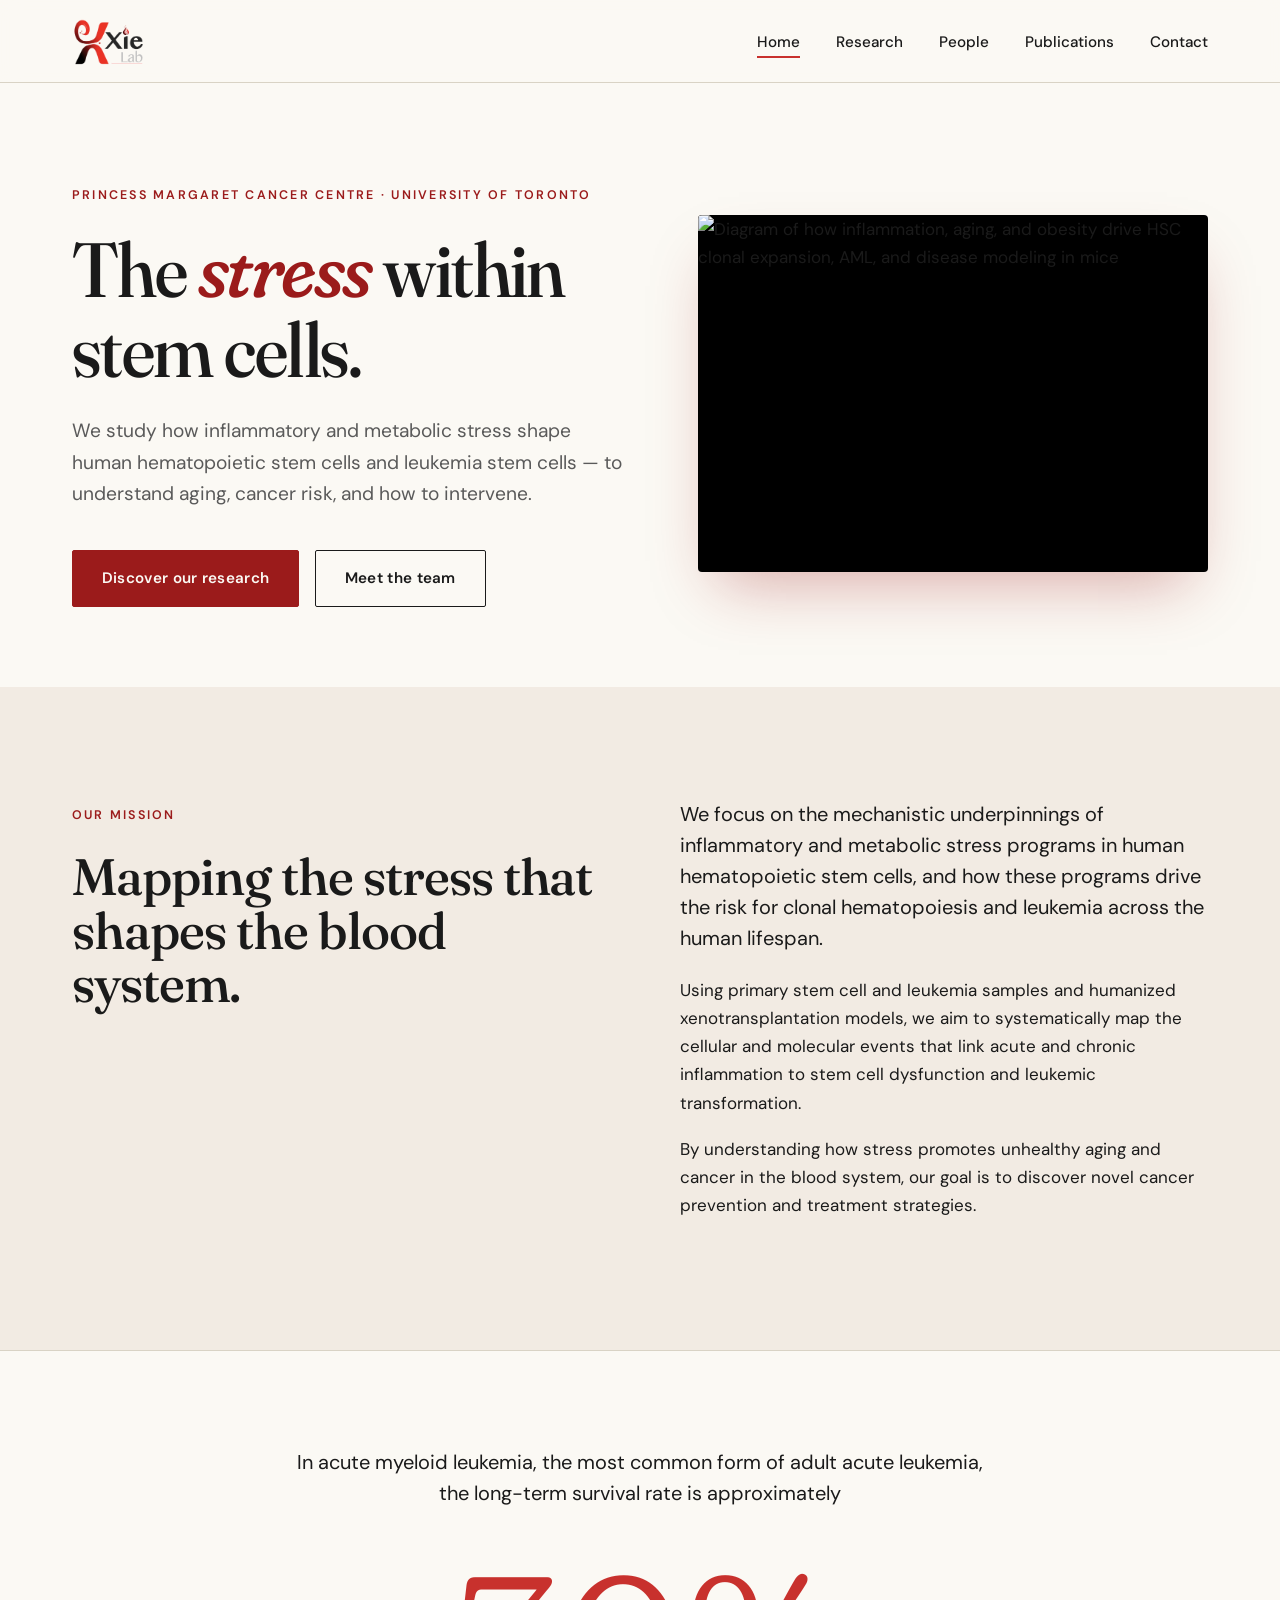
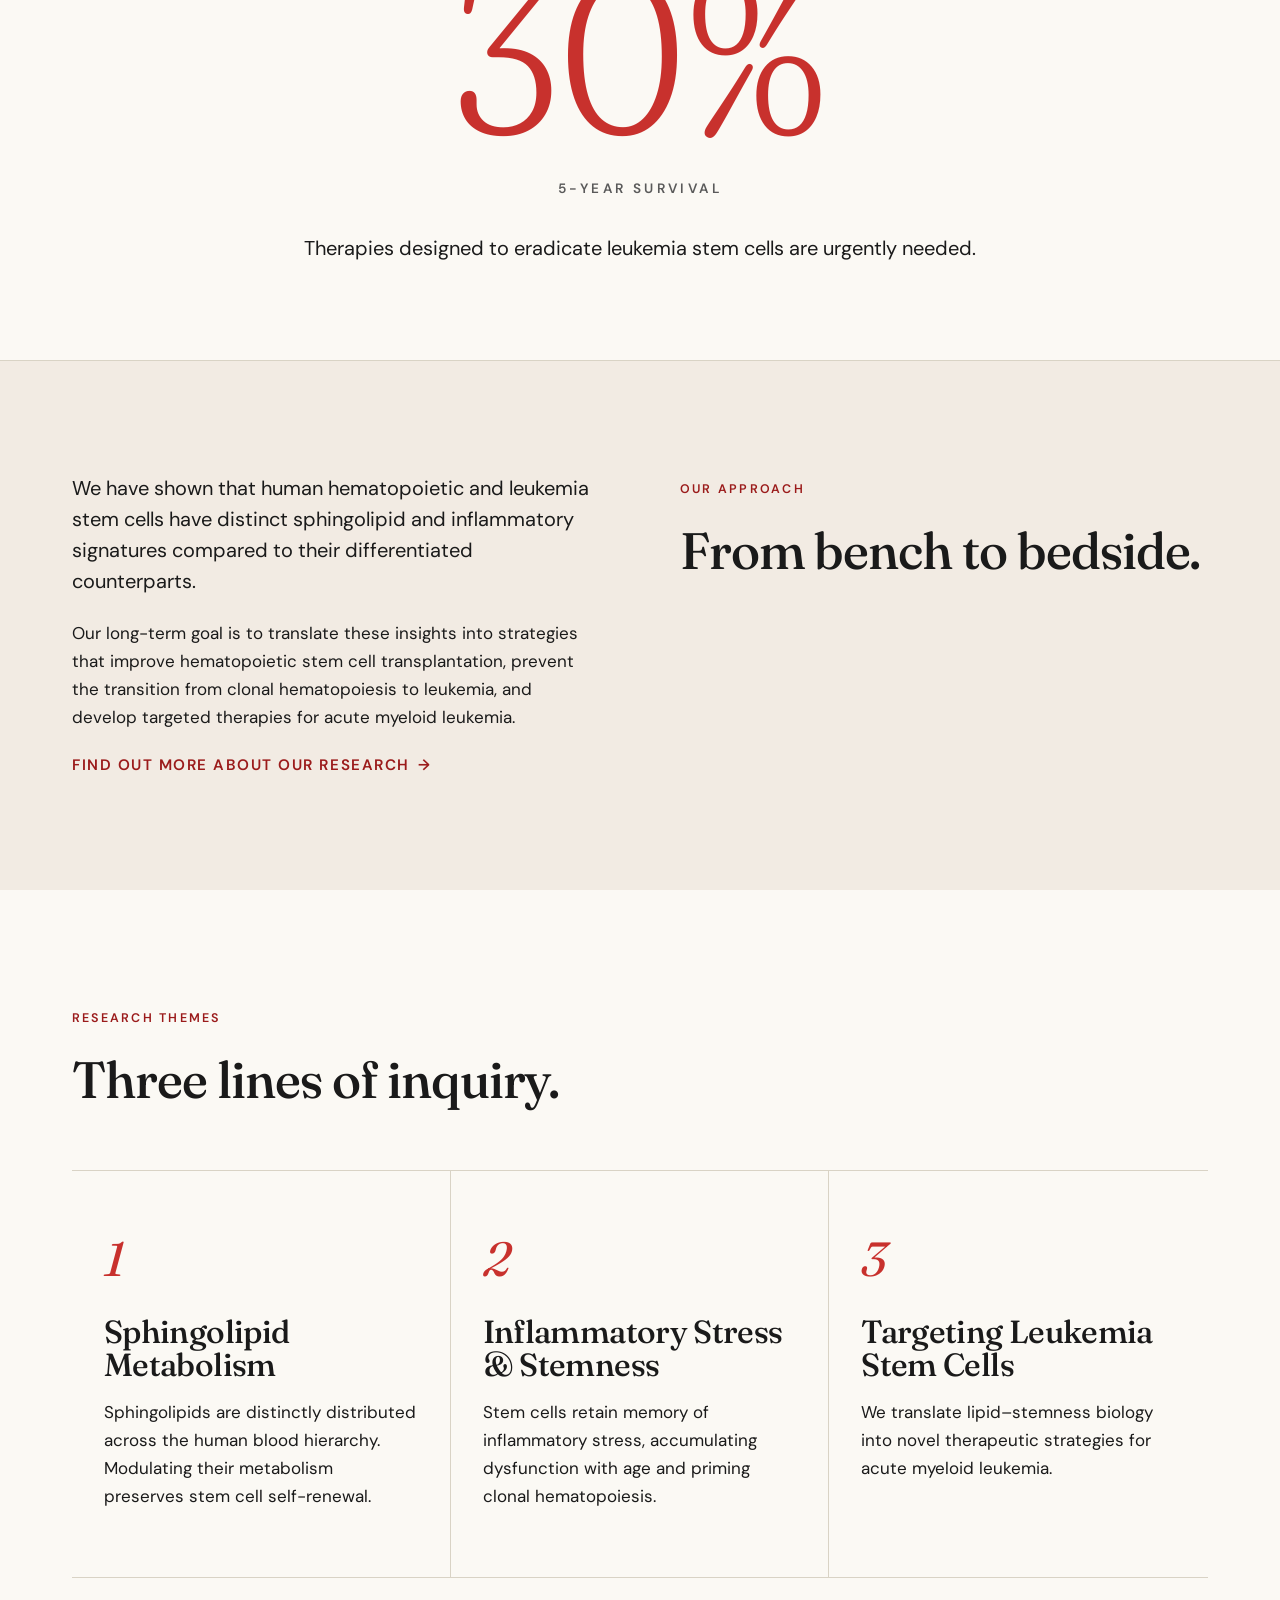
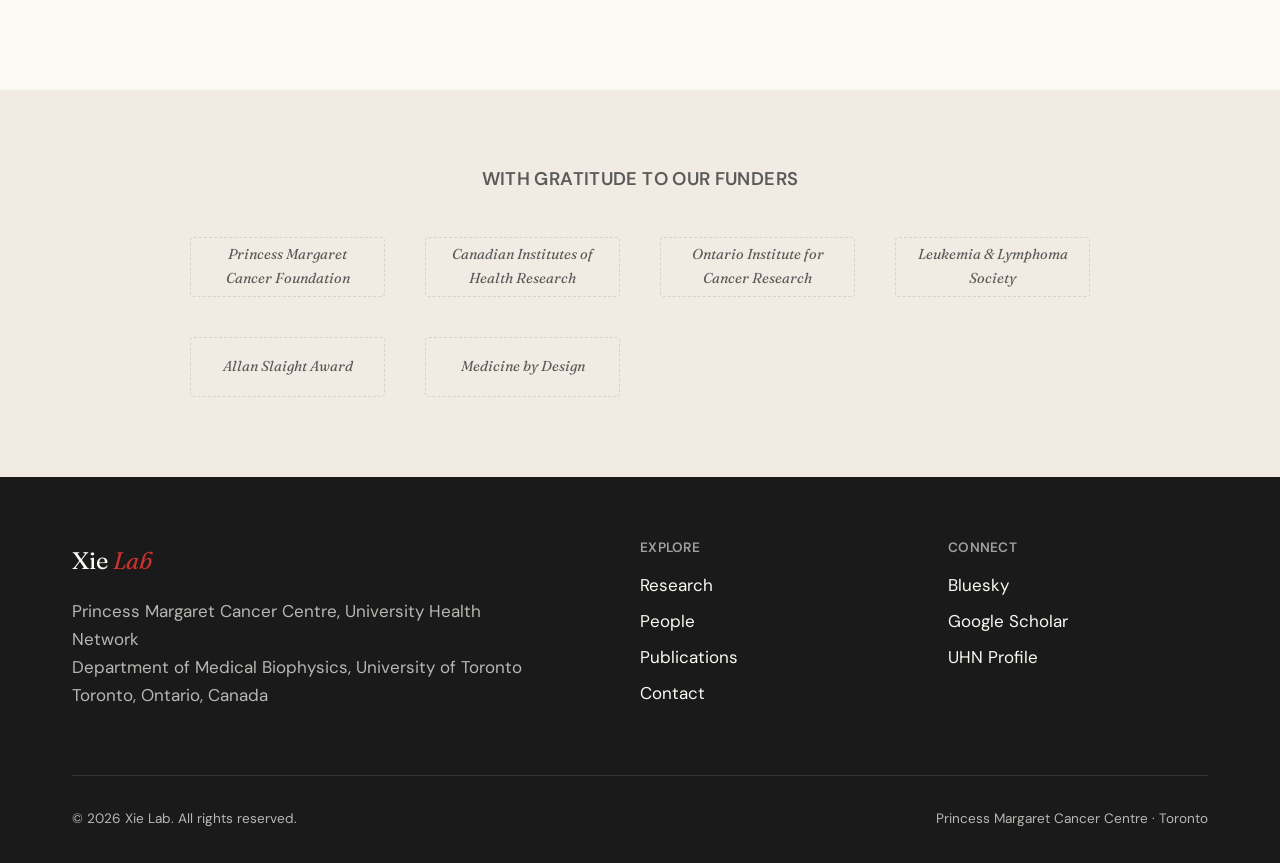
==== index.html @ 89739904 "Rename index (1).html to index.html" ====
<!DOCTYPE html>
<html lang="en">
<head>
  <meta charset="UTF-8">
  <meta name="viewport" content="width=device-width, initial-scale=1.0">
  <title>Xie Lab — The stress within stem cells</title>
  <meta name="description" content="The Xie Lab at Princess Margaret Cancer Centre studies inflammatory and metabolic stress in human hematopoietic stem cells and leukemia stem cells.">
  <link rel="preconnect" href="https://fonts.googleapis.com">
  <link rel="preconnect" href="https://fonts.gstatic.com" crossorigin>
  <link href="https://fonts.googleapis.com/css2?family=Fraunces:ital,opsz,wght,SOFT@0,9..144,300..700,30..100;1,9..144,300..700,30..100&family=DM+Sans:wght@400;500;600;700&display=swap" rel="stylesheet">
  <link rel="icon" type="image/png" href="xie_logo.png">
  <style>
/* ============================================================
   Xie Lab — Stylesheet
   Fonts: Fraunces (display) + DM Sans (body) via Google Fonts
   ============================================================ */

:root {
  --bg: #FBF9F4;
  --bg-alt: #F2EBE3;
  --ink: #1A1A1A;
  --ink-muted: #5A5A5A;
  --rule: #D9D3C5;
  --brand: #9B1B1B;        /* deep crimson — matches logo */
  --brand-soft: #B8302E;
  --accent: #C8312D;       /* brighter red for stats/CTAs */
  --max: 1200px;
}

* { box-sizing: border-box; margin: 0; padding: 0; }

html { scroll-behavior: smooth; }

body {
  background: var(--bg);
  color: var(--ink);
  font-family: 'DM Sans', system-ui, sans-serif;
  font-size: 17px;
  line-height: 1.65;
  -webkit-font-smoothing: antialiased;
}

/* ---------- Typography ---------- */
h1, h2, h3, h4 {
  font-family: 'Fraunces', Georgia, serif;
  font-weight: 500;
  line-height: 1.05;
  letter-spacing: -0.02em;
  color: var(--ink);
}

h1 { font-size: clamp(2.5rem, 6vw, 5.5rem); font-variation-settings: "SOFT" 30, "opsz" 144; }
h2 { font-size: clamp(2rem, 4vw, 3.25rem); }
h3 { font-size: clamp(1.4rem, 2.5vw, 2rem); font-weight: 400; font-style: italic; }
h4 { font-size: 1.15rem; font-weight: 600; letter-spacing: 0.02em; text-transform: uppercase; font-family: 'DM Sans', sans-serif; }

p { margin-bottom: 1.1em; }
p.lead { font-size: 1.25rem; line-height: 1.55; color: var(--ink); max-width: 60ch; }

a { color: var(--brand); text-decoration: none; transition: color .2s; }
a:hover { color: var(--accent); }

.eyebrow {
  font-size: 0.78rem;
  font-weight: 600;
  letter-spacing: 0.18em;
  text-transform: uppercase;
  color: var(--brand);
  margin-bottom: 1.5rem;
  display: inline-block;
}

/* ---------- Layout ---------- */
.container { max-width: var(--max); margin: 0 auto; padding: 0 2rem; }
.container-narrow { max-width: 780px; margin: 0 auto; padding: 0 2rem; }

section { padding: 7rem 0; }

/* ---------- Header / Nav ---------- */
.site-header {
  position: sticky;
  top: 0;
  z-index: 100;
  background: rgba(251, 249, 244, 0.92);
  backdrop-filter: blur(10px);
  border-bottom: 1px solid var(--rule);
}
.nav {
  max-width: var(--max);
  margin: 0 auto;
  padding: 1rem 2rem;
  display: flex;
  align-items: center;
  justify-content: space-between;
}
.nav-logo img {
  height: 50px;
  width: auto;
  display: block;
}
.nav-links { display: flex; gap: 2.25rem; list-style: none; align-items: center; }
.nav-links a {
  color: var(--ink);
  font-size: 0.95rem;
  font-weight: 500;
  position: relative;
  padding: 0.25rem 0;
}
.nav-links a::after {
  content: '';
  position: absolute;
  left: 0; bottom: -2px;
  width: 0; height: 2px;
  background: var(--accent);
  transition: width .3s ease;
}
.nav-links a:hover::after,
.nav-links a.active::after { width: 100%; }

.nav-toggle { display: none; background: none; border: 0; font-size: 1.5rem; cursor: pointer; color: var(--ink); }

/* ---------- Hero ---------- */
.hero {
  padding: 6rem 0 5rem;
  position: relative;
  overflow: hidden;
}
.hero-grid {
  display: grid;
  grid-template-columns: 1.1fr 1fr;
  gap: 4rem;
  align-items: center;
}
.hero h1 { margin-bottom: 1.5rem; }
.hero h1 em {
  font-style: italic;
  color: var(--brand);
  font-variation-settings: "SOFT" 100;
}
.hero-tag {
  font-size: 1.2rem;
  color: var(--ink-muted);
  max-width: 50ch;
  margin-bottom: 2.5rem;
}
.hero-cta { display: flex; gap: 1rem; flex-wrap: wrap; }

.hero-image {
  aspect-ratio: 1.43 / 1;
  background: #000;
  border-radius: 4px;
  position: relative;
  overflow: hidden;
  box-shadow: 0 30px 60px -20px rgba(155, 27, 27, 0.35);
}
.hero-image img {
  width: 100%;
  height: 100%;
  object-fit: cover;
  display: block;
}

/* ---------- Buttons ---------- */
.btn {
  display: inline-block;
  padding: 0.95rem 1.8rem;
  font-size: 0.95rem;
  font-weight: 600;
  letter-spacing: 0.02em;
  border-radius: 2px;
  transition: all .25s;
  cursor: pointer;
  border: 1.5px solid transparent;
}
.btn-primary {
  background: var(--brand);
  color: var(--bg);
  border-color: var(--brand);
}
.btn-primary:hover { background: var(--accent); border-color: var(--accent); color: white; }
.btn-ghost {
  background: transparent;
  color: var(--ink);
  border-color: var(--ink);
}
.btn-ghost:hover { background: var(--ink); color: var(--bg); }

.arrow-link {
  display: inline-flex;
  align-items: center;
  gap: 0.5rem;
  font-weight: 600;
  font-size: 0.95rem;
  color: var(--brand);
  text-transform: uppercase;
  letter-spacing: 0.1em;
}
.arrow-link::after {
  content: '→';
  transition: transform .2s;
}
.arrow-link:hover::after { transform: translateX(4px); }

/* ---------- Mission / story sections ---------- */
.story { background: var(--bg-alt); }
.story-block { display: grid; grid-template-columns: 1fr 1fr; gap: 5rem; align-items: start; }
.story-block + .story-block { margin-top: 6rem; }
.story-block.reverse { direction: rtl; }
.story-block.reverse > * { direction: ltr; }

/* ---------- Stat callout ---------- */
.stat-callout {
  text-align: center;
  padding: 6rem 2rem;
  border-top: 1px solid var(--rule);
  border-bottom: 1px solid var(--rule);
  background: var(--bg);
}
.stat-number {
  font-family: 'Fraunces', serif;
  font-size: clamp(7rem, 18vw, 14rem);
  font-weight: 300;
  line-height: 1;
  color: var(--accent);
  font-variation-settings: "SOFT" 100, "opsz" 144;
  display: block;
  margin: 0.5rem 0;
}
.stat-label {
  font-size: 0.85rem;
  font-weight: 600;
  letter-spacing: 0.25em;
  text-transform: uppercase;
  color: var(--ink-muted);
}

/* ---------- Research areas ---------- */
.research-grid {
  display: grid;
  grid-template-columns: repeat(3, 1fr);
  gap: 0;
  margin-top: 4rem;
  border-top: 1px solid var(--rule);
}
.research-card {
  padding: 3rem 2rem;
  border-right: 1px solid var(--rule);
  border-bottom: 1px solid var(--rule);
  transition: background .25s;
  display: block;
  color: var(--ink);
}
.research-card:last-child { border-right: none; }
.research-card:hover { background: var(--bg-alt); color: var(--ink); }
.research-num {
  font-family: 'Fraunces', serif;
  font-style: italic;
  font-size: 3rem;
  color: var(--accent);
  display: block;
  margin-bottom: 1rem;
}
.research-card h3 { margin-bottom: 1rem; font-style: normal; font-weight: 500; }

/* ---------- Funders ---------- */
.funders {
  background: var(--bg-alt);
  padding: 5rem 0;
  text-align: center;
}
.funders h4 { color: var(--ink-muted); margin-bottom: 3rem; }
.funder-grid {
  display: grid;
  grid-template-columns: repeat(auto-fit, minmax(160px, 1fr));
  gap: 2.5rem;
  max-width: 900px;
  margin: 0 auto;
  align-items: center;
}
.funder-logo {
  height: 60px;
  display: flex;
  align-items: center;
  justify-content: center;
  font-family: 'Fraunces', serif;
  font-style: italic;
  color: var(--ink-muted);
  border: 1px dashed var(--rule);
  border-radius: 4px;
  padding: 1rem;
  font-size: 0.9rem;
  text-align: center;
}

/* ---------- Footer ---------- */
.site-footer {
  background: var(--ink);
  color: var(--bg);
  padding: 4rem 0 2rem;
}
.site-footer a { color: var(--bg); }
.site-footer a:hover { color: var(--accent); }
.footer-grid {
  display: grid;
  grid-template-columns: 2fr 1fr 1fr;
  gap: 3rem;
  margin-bottom: 3rem;
}
.footer-grid h4 { color: var(--bg); opacity: 0.6; margin-bottom: 1rem; font-size: 0.85rem; }
.footer-grid ul { list-style: none; }
.footer-grid li { margin-bottom: 0.5rem; }
.footer-bottom {
  padding-top: 2rem;
  border-top: 1px solid rgba(255,255,255,0.15);
  display: flex;
  justify-content: space-between;
  font-size: 0.85rem;
  opacity: 0.7;
}
.footer-logo {
  font-family: 'Fraunces', serif;
  font-size: 1.5rem;
  color: var(--bg);
  margin-bottom: 1rem;
  display: block;
}
.footer-logo em { color: var(--accent); font-style: italic; }

/* ---------- Page Header (for inner pages) ---------- */
.page-header {
  padding: 6rem 0 4rem;
  border-bottom: 1px solid var(--rule);
}
.page-header h1 { margin-bottom: 1rem; }

/* ---------- People ---------- */
.people-section { padding: 5rem 0; }
.people-section + .people-section { padding-top: 0; }
.people-grid {
  display: grid;
  grid-template-columns: repeat(auto-fill, minmax(240px, 1fr));
  gap: 3rem;
  margin-top: 3rem;
}
.person-card .photo {
  aspect-ratio: 1 / 1.15;
  background: var(--bg-alt);
  border-radius: 2px;
  margin-bottom: 1rem;
  display: flex;
  align-items: center;
  justify-content: center;
  font-family: 'Fraunces', serif;
  font-style: italic;
  font-size: 3rem;
  color: var(--brand);
  background-image: linear-gradient(135deg, #F0DDD8 0%, #F2EBE3 100%);
}
.person-card h4 { font-size: 1.1rem; text-transform: none; letter-spacing: 0; margin-bottom: 0.25rem; font-family: 'DM Sans', sans-serif; }
.person-card p { font-size: 0.9rem; color: var(--ink-muted); margin: 0; }

/* ---------- Publications ---------- */
.pub-list { list-style: none; }
.pub-item {
  padding: 2rem 0;
  border-bottom: 1px solid var(--rule);
  display: grid;
  grid-template-columns: 80px 1fr;
  gap: 2rem;
  align-items: start;
}
.pub-year {
  font-family: 'Fraunces', serif;
  font-style: italic;
  font-size: 1.5rem;
  color: var(--accent);
}
.pub-title { font-weight: 600; margin-bottom: 0.5rem; font-size: 1.05rem; }
.pub-authors { color: var(--ink-muted); font-size: 0.95rem; margin-bottom: 0.5rem; }
.pub-journal { font-style: italic; font-size: 0.9rem; color: var(--ink-muted); }
.pub-journal a { color: var(--brand); font-style: normal; font-weight: 500; }

/* ---------- Contact ---------- */
.contact-grid { display: grid; grid-template-columns: 1fr 1fr; gap: 5rem; }
.contact-info p { margin-bottom: 0.5rem; }
.contact-info strong { display: block; font-size: 0.8rem; letter-spacing: 0.15em; text-transform: uppercase; color: var(--ink-muted); margin-top: 1.5rem; margin-bottom: 0.25rem; }

/* ---------- Animations ---------- */
@keyframes rise {
  from { opacity: 0; transform: translateY(20px); }
  to { opacity: 1; transform: translateY(0); }
}
.rise { animation: rise .8s ease-out backwards; }
.rise.d1 { animation-delay: 0.1s; }
.rise.d2 { animation-delay: 0.25s; }
.rise.d3 { animation-delay: 0.4s; }
.rise.d4 { animation-delay: 0.55s; }

/* ---------- Responsive ---------- */
@media (max-width: 860px) {
  section { padding: 4rem 0; }
  .hero { padding: 3rem 0; }
  .hero-grid,
  .story-block,
  .research-grid,
  .footer-grid,
  .contact-grid { grid-template-columns: 1fr; gap: 2.5rem; }
  .research-card { border-right: none; }
  .nav-logo img { height: 40px; }
  .nav-links {
    display: none;
    position: absolute;
    top: 100%; left: 0; right: 0;
    background: var(--bg);
    flex-direction: column;
    padding: 2rem;
    gap: 1.5rem;
    border-bottom: 1px solid var(--rule);
  }
  .nav-links.open { display: flex; }
  .nav-toggle { display: block; }
  .pub-item { grid-template-columns: 1fr; gap: 0.5rem; }
  .footer-bottom { flex-direction: column; gap: 1rem; }
}

</style>
</head>
<body>

  <header class="site-header">
    <nav class="nav">
      <a href="index.html" class="nav-logo"><img src="xie_logo.png" alt="Xie Lab"></a>
      <button class="nav-toggle" aria-label="Toggle menu">☰</button>
      <ul class="nav-links">
        <li><a href="index.html" class="active">Home</a></li>
        <li><a href="research.html">Research</a></li>
        <li><a href="people.html">People</a></li>
        <li><a href="publications.html">Publications</a></li>
        <li><a href="contact.html">Contact</a></li>
      </ul>
    </nav>
  </header>

  <section class="hero">
    <div class="container">
      <div class="hero-grid">
        <div>
          <span class="eyebrow rise">Princess Margaret Cancer Centre · University of Toronto</span>
          <h1 class="rise d1">The <em>stress</em> within<br>stem cells.</h1>
          <p class="hero-tag rise d2">
            We study how inflammatory and metabolic stress shape human hematopoietic stem cells
            and leukemia stem cells — to understand aging, cancer risk, and how to intervene.
          </p>
          <div class="hero-cta rise d3">
            <a href="research.html" class="btn btn-primary">Discover our research</a>
            <a href="people.html" class="btn btn-ghost">Meet the team</a>
          </div>
        </div>
        <div class="hero-image rise d2">
          <img src="research_diagram.jpg" alt="Diagram of how inflammation, aging, and obesity drive HSC clonal expansion, AML, and disease modeling in mice">
        </div>
      </div>
    </div>
  </section>

  <section class="story">
    <div class="container">
      <div class="story-block">
        <div>
          <span class="eyebrow">Our Mission</span>
          <h2>Mapping the stress that shapes the blood system.</h2>
        </div>
        <div>
          <p class="lead">
            We focus on the mechanistic underpinnings of inflammatory and metabolic stress programs
            in human hematopoietic stem cells, and how these programs drive the risk for clonal
            hematopoiesis and leukemia across the human lifespan.
          </p>
          <p>
            Using primary stem cell and leukemia samples and humanized xenotransplantation models,
            we aim to systematically map the cellular and molecular events that link acute and
            chronic inflammation to stem cell dysfunction and leukemic transformation.
          </p>
          <p>
            By understanding how stress promotes unhealthy aging and cancer in the blood system,
            our goal is to discover novel cancer prevention and treatment strategies.
          </p>
        </div>
      </div>
    </div>
  </section>

  <section class="stat-callout">
    <div class="container-narrow">
      <p class="lead" style="margin: 0 auto 2rem;">
        In acute myeloid leukemia, the most common form of adult acute leukemia,
        the long-term survival rate is approximately
      </p>
      <span class="stat-number">30%</span>
      <span class="stat-label">5-year survival</span>
      <p class="lead" style="margin: 2rem auto 0;">
        Therapies designed to eradicate leukemia stem cells are urgently needed.
      </p>
    </div>
  </section>

  <section class="story">
    <div class="container">
      <div class="story-block reverse">
        <div>
          <span class="eyebrow">Our Approach</span>
          <h2>From bench to bedside.</h2>
        </div>
        <div>
          <p class="lead">
            We have shown that human hematopoietic and leukemia stem cells have distinct sphingolipid
            and inflammatory signatures compared to their differentiated counterparts.
          </p>
          <p>
            Our long-term goal is to translate these insights into strategies that improve hematopoietic
            stem cell transplantation, prevent the transition from clonal hematopoiesis to leukemia,
            and develop targeted therapies for acute myeloid leukemia.
          </p>
          <a href="research.html" class="arrow-link">Find out more about our research</a>
        </div>
      </div>
    </div>
  </section>

  <section style="background: var(--bg);">
    <div class="container">
      <span class="eyebrow">Research Themes</span>
      <h2>Three lines of inquiry.</h2>
      <div class="research-grid">
        <a href="research.html#area-1" class="research-card">
          <span class="research-num">1</span>
          <h3>Sphingolipid Metabolism</h3>
          <p>Sphingolipids are distinctly distributed across the human blood hierarchy. Modulating their metabolism preserves stem cell self-renewal.</p>
        </a>
        <a href="research.html#area-2" class="research-card">
          <span class="research-num">2</span>
          <h3>Inflammatory Stress &amp; Stemness</h3>
          <p>Stem cells retain memory of inflammatory stress, accumulating dysfunction with age and priming clonal hematopoiesis.</p>
        </a>
        <a href="research.html#area-3" class="research-card">
          <span class="research-num">3</span>
          <h3>Targeting Leukemia Stem Cells</h3>
          <p>We translate lipid–stemness biology into novel therapeutic strategies for acute myeloid leukemia.</p>
        </a>
      </div>
    </div>
  </section>

  <section class="funders">
    <div class="container">
      <h4>With gratitude to our funders</h4>
      <div class="funder-grid">
        <div class="funder-logo">Princess Margaret Cancer Foundation</div>
        <div class="funder-logo">Canadian Institutes of Health Research</div>
        <div class="funder-logo">Ontario Institute for Cancer Research</div>
        <div class="funder-logo">Leukemia &amp; Lymphoma Society</div>
        <div class="funder-logo">Allan Slaight Award</div>
        <div class="funder-logo">Medicine by Design</div>
      </div>
    </div>
  </section>

  <footer class="site-footer">
    <div class="container">
      <div class="footer-grid">
        <div>
          <span class="footer-logo">Xie <em>Lab</em></span>
          <p style="opacity: 0.7; max-width: 40ch;">
            Princess Margaret Cancer Centre, University Health Network<br>
            Department of Medical Biophysics, University of Toronto<br>
            Toronto, Ontario, Canada
          </p>
        </div>
        <div>
          <h4>Explore</h4>
          <ul>
            <li><a href="research.html">Research</a></li>
            <li><a href="people.html">People</a></li>
            <li><a href="publications.html">Publications</a></li>
            <li><a href="contact.html">Contact</a></li>
          </ul>
        </div>
        <div>
          <h4>Connect</h4>
          <ul>
            <li><a href="https://bsky.app/profile/stephxie.bsky.social">Bluesky</a></li>
            <li><a href="https://scholar.google.com/citations?user=MbxBhZsAAAAJ">Google Scholar</a></li>
            <li><a href="https://www.uhnresearch.ca/researcher/stephanie-xie">UHN Profile</a></li>
          </ul>
        </div>
      </div>
      <div class="footer-bottom">
        <span>© <span id="year"></span> Xie Lab. All rights reserved.</span>
        <span>Princess Margaret Cancer Centre · Toronto</span>
      </div>
    </div>
  </footer>

  <script>
    document.querySelector('.nav-toggle').addEventListener('click', function() {
      document.querySelector('.nav-links').classList.toggle('open');
    });
    document.getElementById('year').textContent = new Date().getFullYear();
  </script>

</body>
</html>
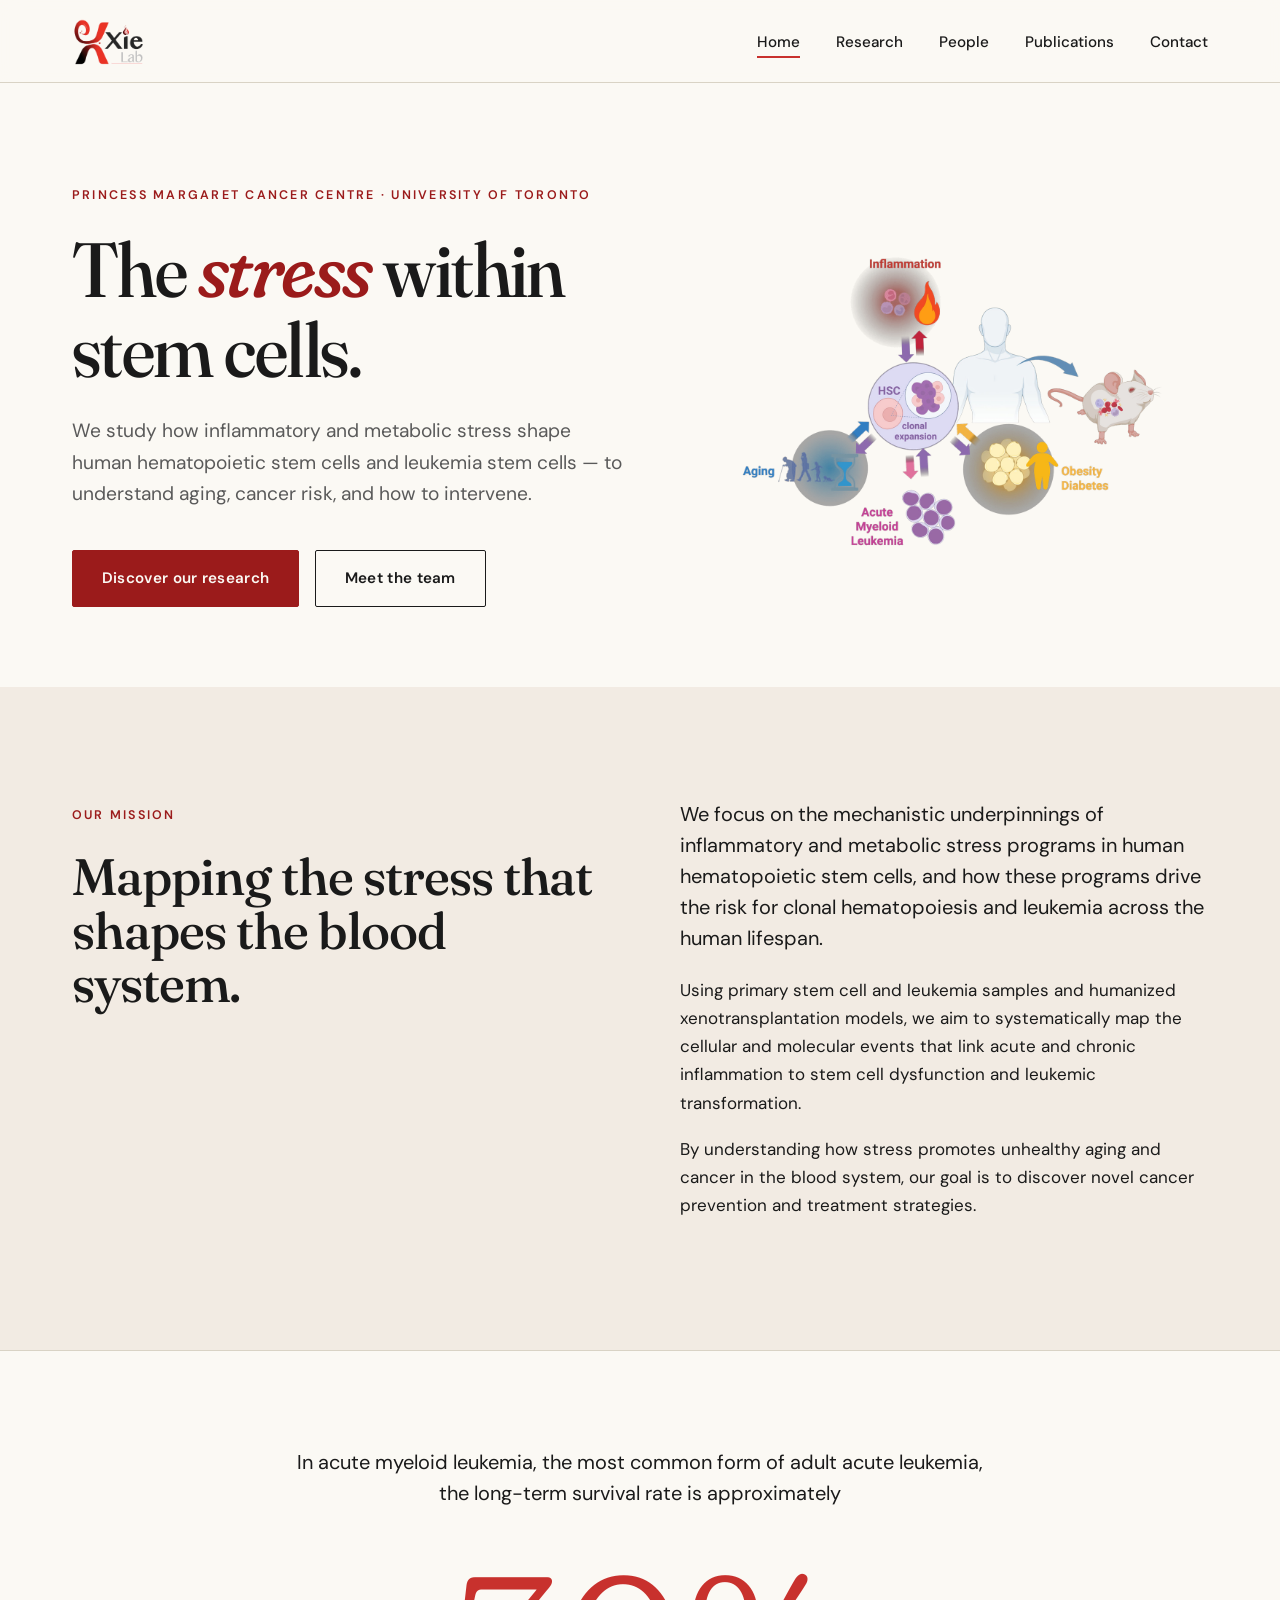
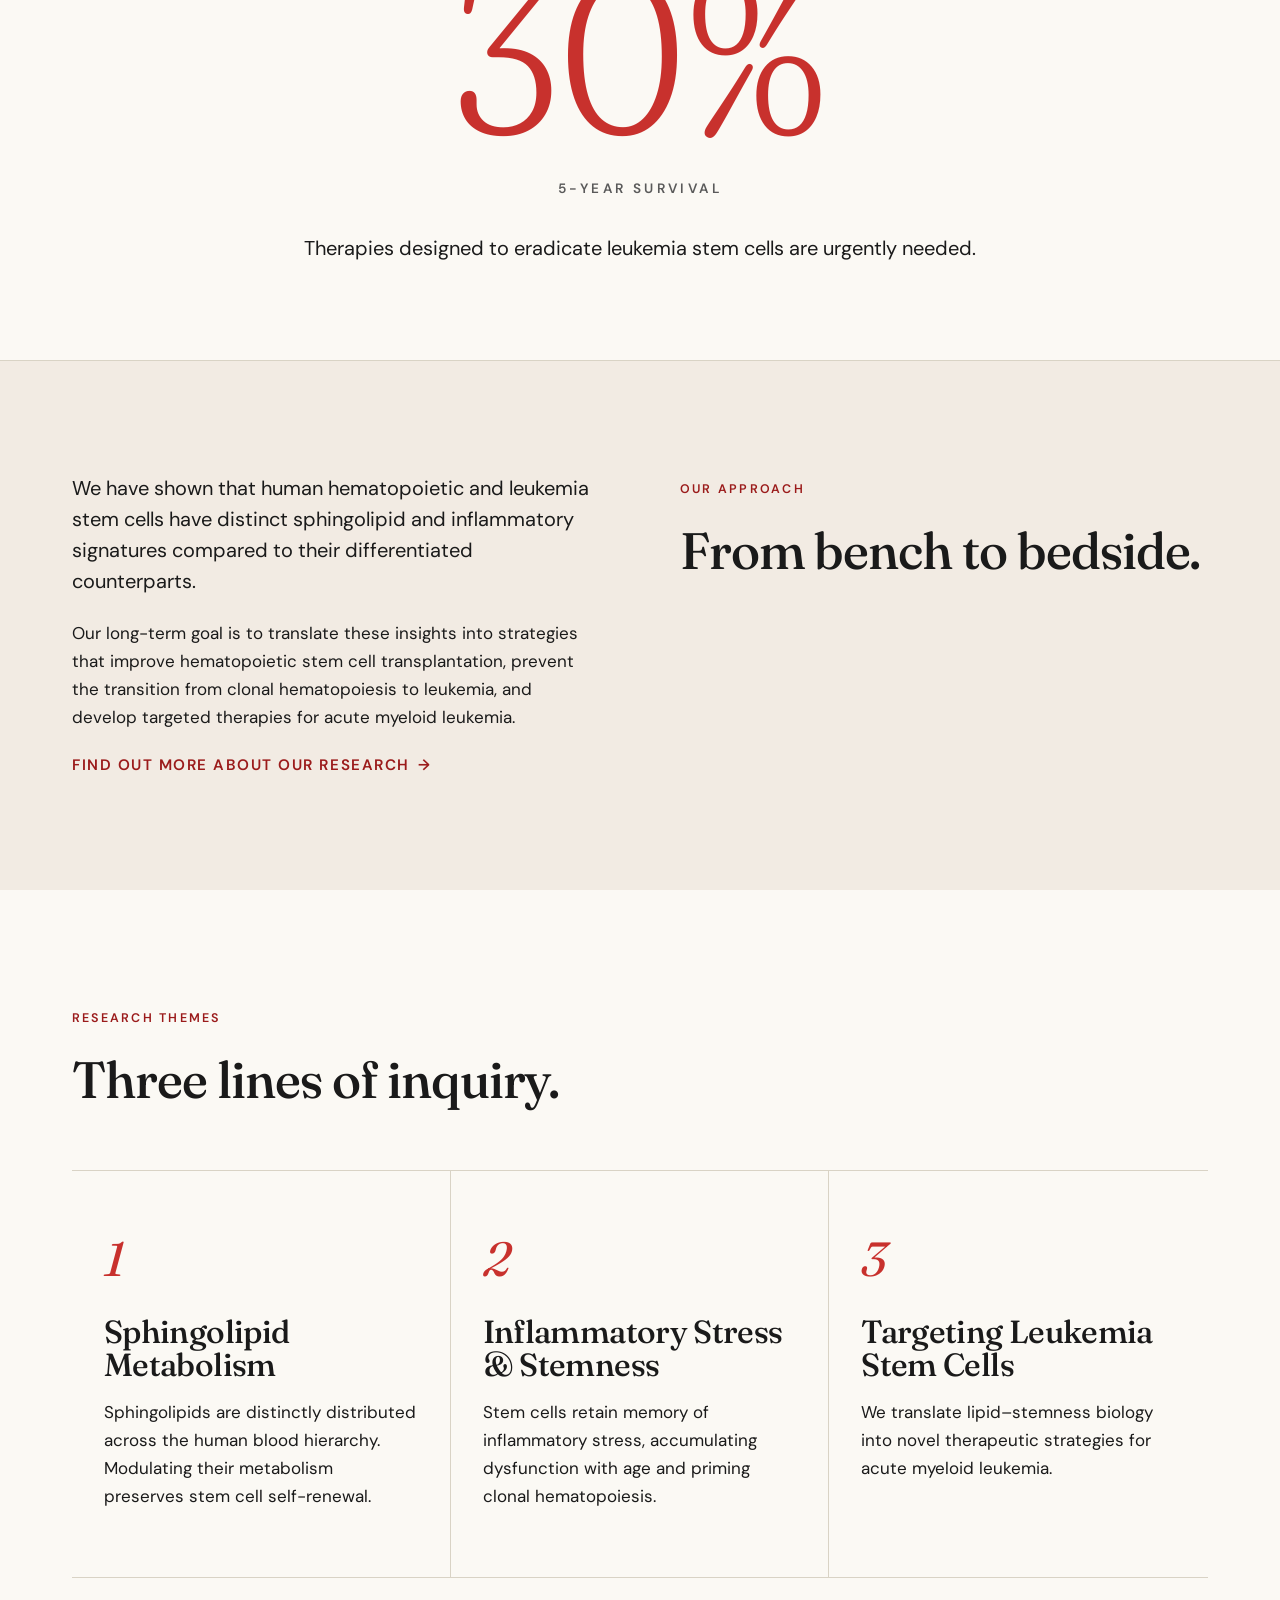
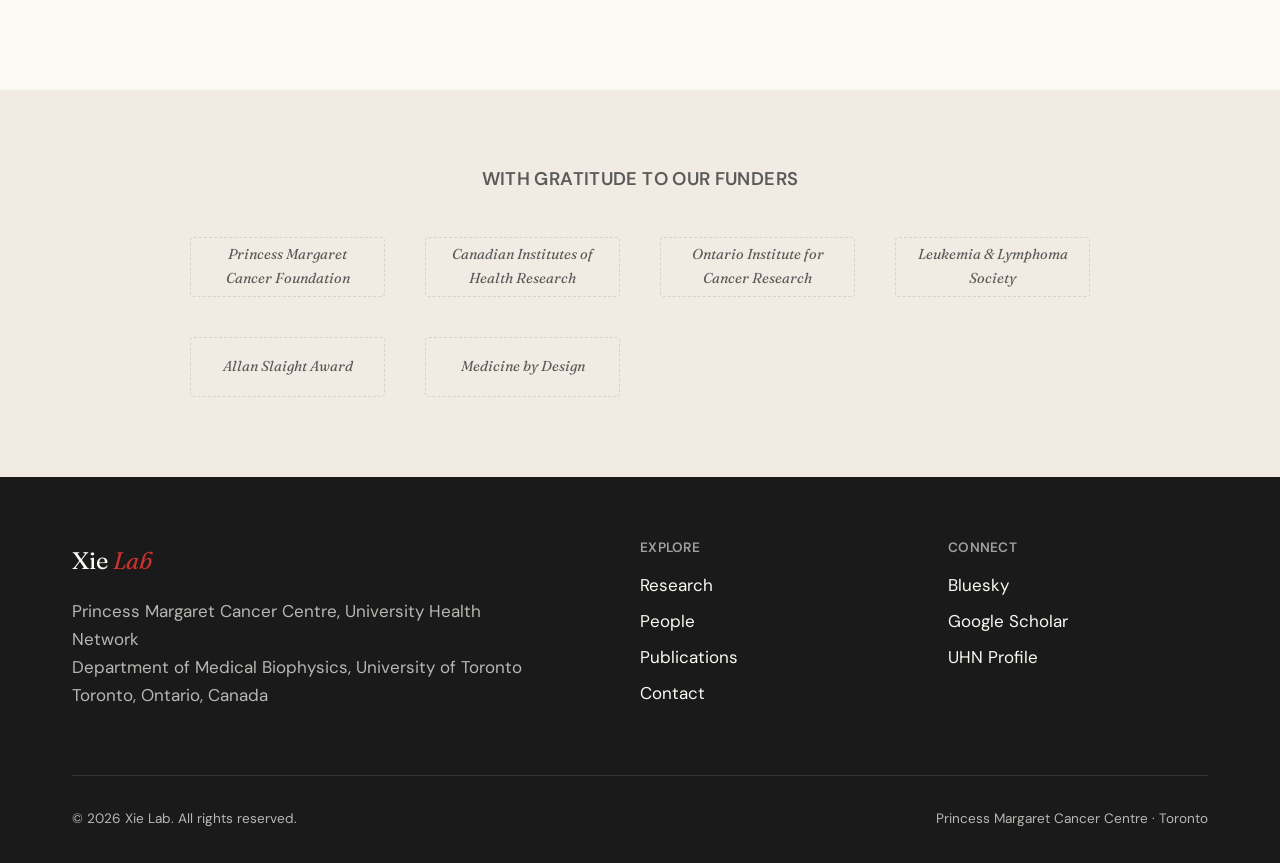
==== commit 366b4cdf: "Rename index (2).html to index.html" ====
--- a/index.html
+++ b/index.html
@@ -147,16 +147,12 @@
 
 .hero-image {
   aspect-ratio: 1.43 / 1;
-  background: #000;
-  border-radius: 4px;
   position: relative;
-  overflow: hidden;
-  box-shadow: 0 30px 60px -20px rgba(155, 27, 27, 0.35);
 }
 .hero-image img {
   width: 100%;
   height: 100%;
-  object-fit: cover;
+  object-fit: contain;
   display: block;
 }
 
@@ -457,7 +453,7 @@
           </div>
         </div>
         <div class="hero-image rise d2">
-          <img src="research_diagram.jpg" alt="Diagram of how inflammation, aging, and obesity drive HSC clonal expansion, AML, and disease modeling in mice">
+          <img src="research_diagram.png" alt="Diagram of how inflammation, aging, and obesity drive HSC clonal expansion, AML, and disease modeling in mice">
         </div>
       </div>
     </div>
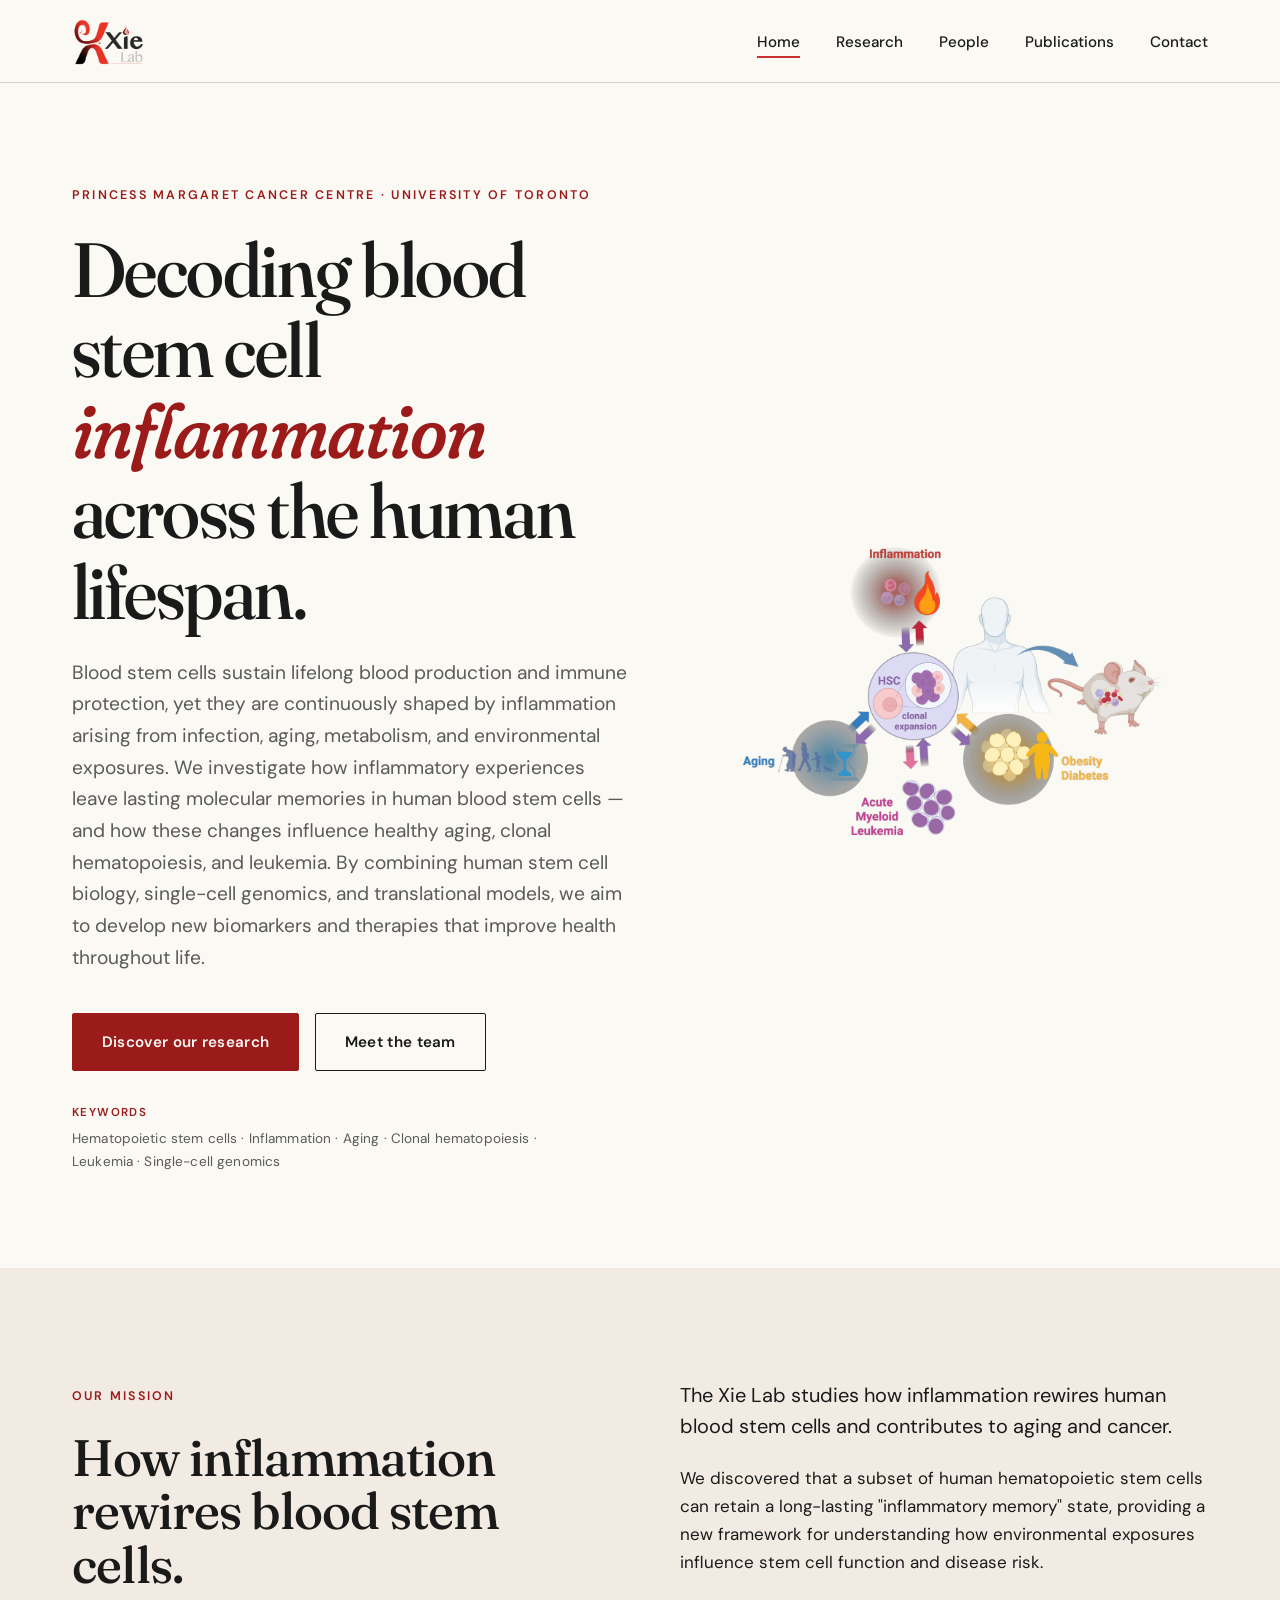
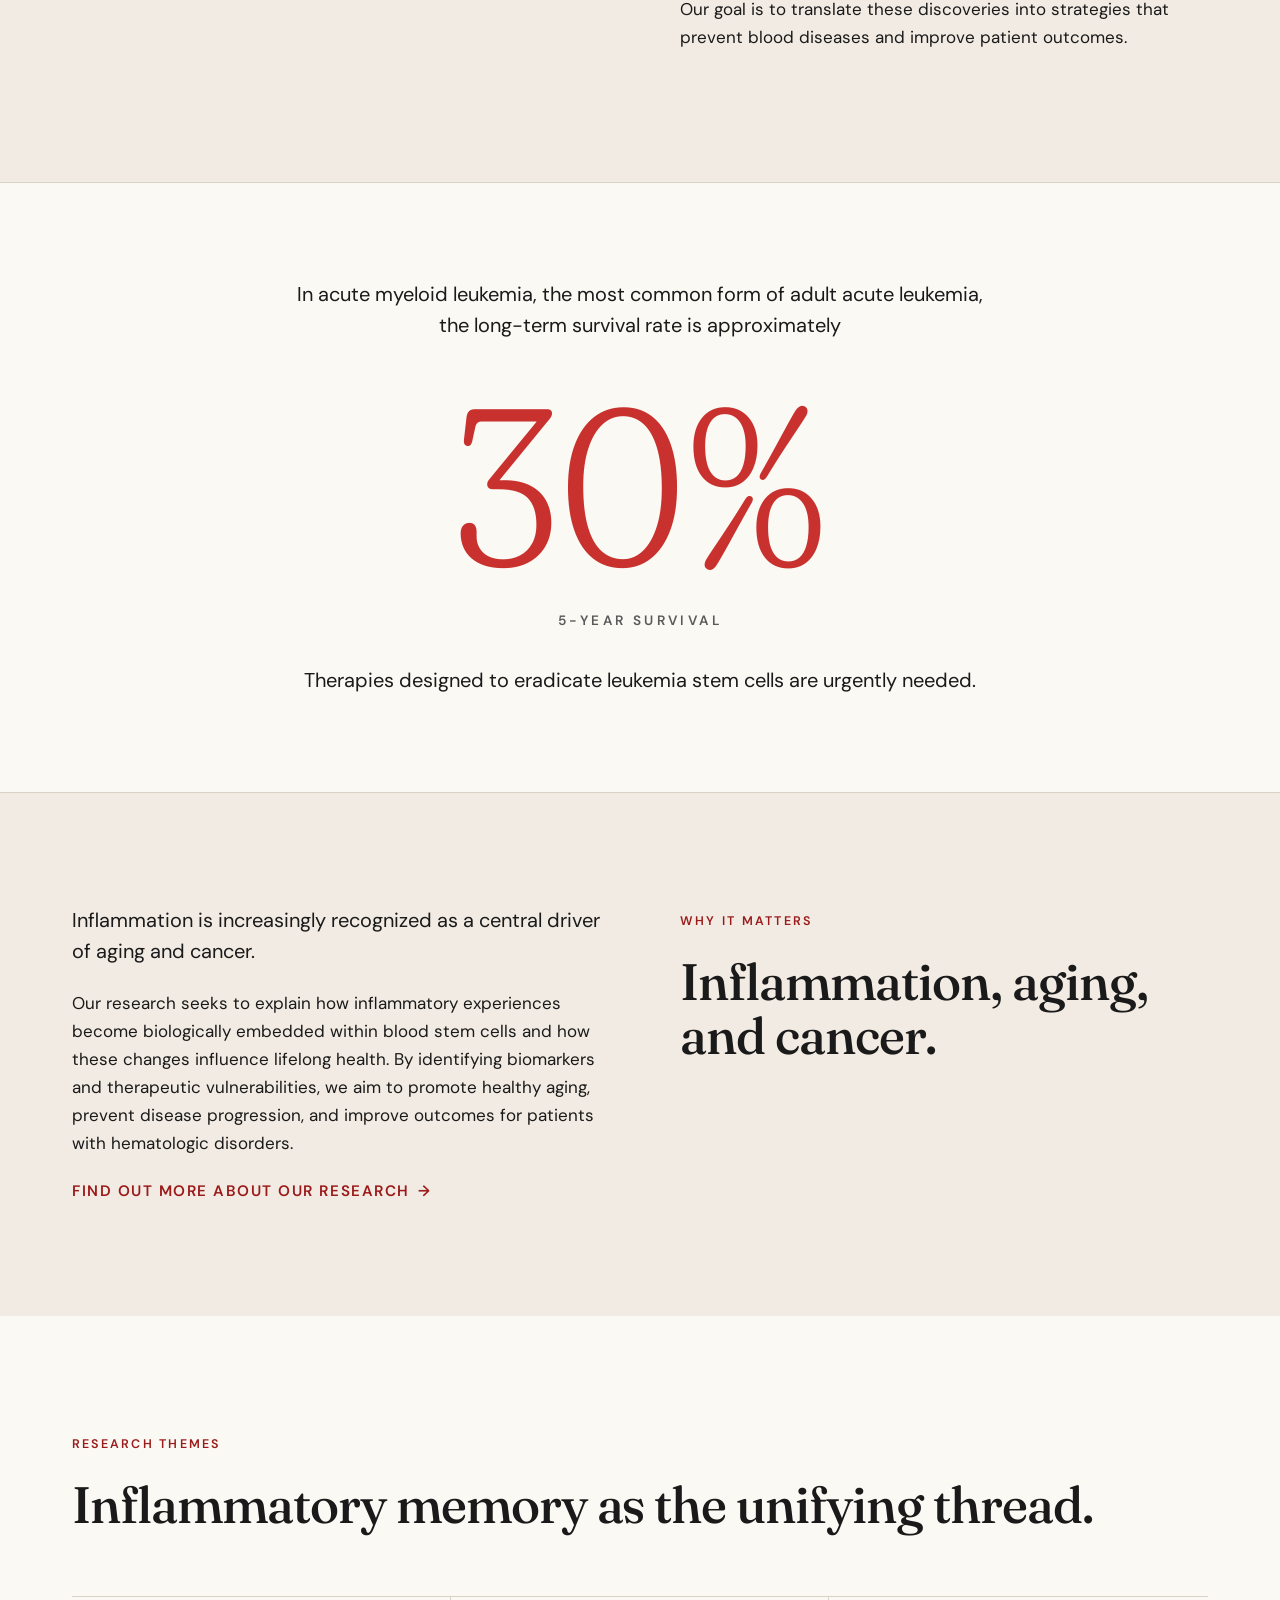
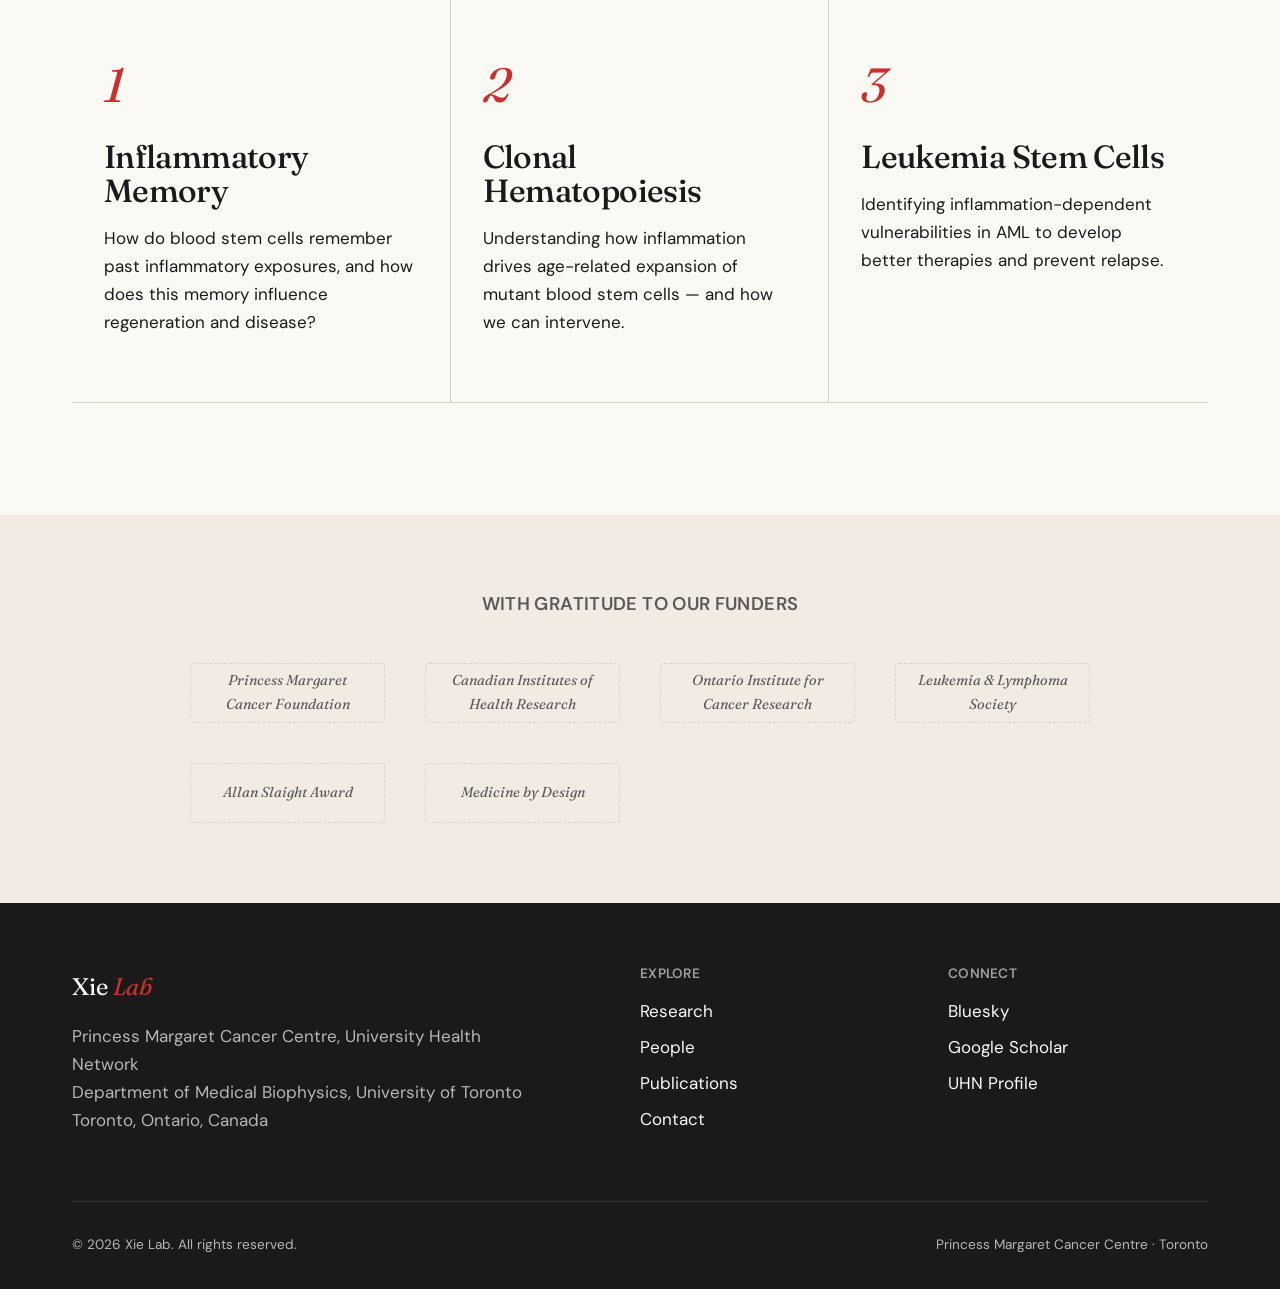
==== commit 9f01cec9: "Rewrite site copy around inflammatory memory theme Update homepage and research page with new grant-" ====
--- a/index.html
+++ b/index.html
@@ -3,423 +3,13 @@
 <head>
   <meta charset="UTF-8">
   <meta name="viewport" content="width=device-width, initial-scale=1.0">
-  <title>Xie Lab — The stress within stem cells</title>
-  <meta name="description" content="The Xie Lab at Princess Margaret Cancer Centre studies inflammatory and metabolic stress in human hematopoietic stem cells and leukemia stem cells.">
+  <title>Xie Lab — Decoding blood stem cell inflammation across the lifespan</title>
+  <meta name="description" content="The Xie Lab at Princess Margaret Cancer Centre studies how inflammation leaves lasting molecular memories in human blood stem cells, shaping healthy aging, clonal hematopoiesis, and leukemia.">
   <link rel="preconnect" href="https://fonts.googleapis.com">
   <link rel="preconnect" href="https://fonts.gstatic.com" crossorigin>
   <link href="https://fonts.googleapis.com/css2?family=Fraunces:ital,opsz,wght,SOFT@0,9..144,300..700,30..100;1,9..144,300..700,30..100&family=DM+Sans:wght@400;500;600;700&display=swap" rel="stylesheet">
   <link rel="icon" type="image/png" href="xie_logo.png">
-  <style>
-/* ============================================================
-   Xie Lab — Stylesheet
-   Fonts: Fraunces (display) + DM Sans (body) via Google Fonts
-   ============================================================ */
-
-:root {
-  --bg: #FBF9F4;
-  --bg-alt: #F2EBE3;
-  --ink: #1A1A1A;
-  --ink-muted: #5A5A5A;
-  --rule: #D9D3C5;
-  --brand: #9B1B1B;        /* deep crimson — matches logo */
-  --brand-soft: #B8302E;
-  --accent: #C8312D;       /* brighter red for stats/CTAs */
-  --max: 1200px;
-}
-
-* { box-sizing: border-box; margin: 0; padding: 0; }
-
-html { scroll-behavior: smooth; }
-
-body {
-  background: var(--bg);
-  color: var(--ink);
-  font-family: 'DM Sans', system-ui, sans-serif;
-  font-size: 17px;
-  line-height: 1.65;
-  -webkit-font-smoothing: antialiased;
-}
-
-/* ---------- Typography ---------- */
-h1, h2, h3, h4 {
-  font-family: 'Fraunces', Georgia, serif;
-  font-weight: 500;
-  line-height: 1.05;
-  letter-spacing: -0.02em;
-  color: var(--ink);
-}
-
-h1 { font-size: clamp(2.5rem, 6vw, 5.5rem); font-variation-settings: "SOFT" 30, "opsz" 144; }
-h2 { font-size: clamp(2rem, 4vw, 3.25rem); }
-h3 { font-size: clamp(1.4rem, 2.5vw, 2rem); font-weight: 400; font-style: italic; }
-h4 { font-size: 1.15rem; font-weight: 600; letter-spacing: 0.02em; text-transform: uppercase; font-family: 'DM Sans', sans-serif; }
-
-p { margin-bottom: 1.1em; }
-p.lead { font-size: 1.25rem; line-height: 1.55; color: var(--ink); max-width: 60ch; }
-
-a { color: var(--brand); text-decoration: none; transition: color .2s; }
-a:hover { color: var(--accent); }
-
-.eyebrow {
-  font-size: 0.78rem;
-  font-weight: 600;
-  letter-spacing: 0.18em;
-  text-transform: uppercase;
-  color: var(--brand);
-  margin-bottom: 1.5rem;
-  display: inline-block;
-}
-
-/* ---------- Layout ---------- */
-.container { max-width: var(--max); margin: 0 auto; padding: 0 2rem; }
-.container-narrow { max-width: 780px; margin: 0 auto; padding: 0 2rem; }
-
-section { padding: 7rem 0; }
-
-/* ---------- Header / Nav ---------- */
-.site-header {
-  position: sticky;
-  top: 0;
-  z-index: 100;
-  background: rgba(251, 249, 244, 0.92);
-  backdrop-filter: blur(10px);
-  border-bottom: 1px solid var(--rule);
-}
-.nav {
-  max-width: var(--max);
-  margin: 0 auto;
-  padding: 1rem 2rem;
-  display: flex;
-  align-items: center;
-  justify-content: space-between;
-}
-.nav-logo img {
-  height: 50px;
-  width: auto;
-  display: block;
-}
-.nav-links { display: flex; gap: 2.25rem; list-style: none; align-items: center; }
-.nav-links a {
-  color: var(--ink);
-  font-size: 0.95rem;
-  font-weight: 500;
-  position: relative;
-  padding: 0.25rem 0;
-}
-.nav-links a::after {
-  content: '';
-  position: absolute;
-  left: 0; bottom: -2px;
-  width: 0; height: 2px;
-  background: var(--accent);
-  transition: width .3s ease;
-}
-.nav-links a:hover::after,
-.nav-links a.active::after { width: 100%; }
-
-.nav-toggle { display: none; background: none; border: 0; font-size: 1.5rem; cursor: pointer; color: var(--ink); }
-
-/* ---------- Hero ---------- */
-.hero {
-  padding: 6rem 0 5rem;
-  position: relative;
-  overflow: hidden;
-}
-.hero-grid {
-  display: grid;
-  grid-template-columns: 1.1fr 1fr;
-  gap: 4rem;
-  align-items: center;
-}
-.hero h1 { margin-bottom: 1.5rem; }
-.hero h1 em {
-  font-style: italic;
-  color: var(--brand);
-  font-variation-settings: "SOFT" 100;
-}
-.hero-tag {
-  font-size: 1.2rem;
-  color: var(--ink-muted);
-  max-width: 50ch;
-  margin-bottom: 2.5rem;
-}
-.hero-cta { display: flex; gap: 1rem; flex-wrap: wrap; }
-
-.hero-image {
-  aspect-ratio: 1.43 / 1;
-  position: relative;
-}
-.hero-image img {
-  width: 100%;
-  height: 100%;
-  object-fit: contain;
-  display: block;
-}
-
-/* ---------- Buttons ---------- */
-.btn {
-  display: inline-block;
-  padding: 0.95rem 1.8rem;
-  font-size: 0.95rem;
-  font-weight: 600;
-  letter-spacing: 0.02em;
-  border-radius: 2px;
-  transition: all .25s;
-  cursor: pointer;
-  border: 1.5px solid transparent;
-}
-.btn-primary {
-  background: var(--brand);
-  color: var(--bg);
-  border-color: var(--brand);
-}
-.btn-primary:hover { background: var(--accent); border-color: var(--accent); color: white; }
-.btn-ghost {
-  background: transparent;
-  color: var(--ink);
-  border-color: var(--ink);
-}
-.btn-ghost:hover { background: var(--ink); color: var(--bg); }
-
-.arrow-link {
-  display: inline-flex;
-  align-items: center;
-  gap: 0.5rem;
-  font-weight: 600;
-  font-size: 0.95rem;
-  color: var(--brand);
-  text-transform: uppercase;
-  letter-spacing: 0.1em;
-}
-.arrow-link::after {
-  content: '→';
-  transition: transform .2s;
-}
-.arrow-link:hover::after { transform: translateX(4px); }
-
-/* ---------- Mission / story sections ---------- */
-.story { background: var(--bg-alt); }
-.story-block { display: grid; grid-template-columns: 1fr 1fr; gap: 5rem; align-items: start; }
-.story-block + .story-block { margin-top: 6rem; }
-.story-block.reverse { direction: rtl; }
-.story-block.reverse > * { direction: ltr; }
-
-/* ---------- Stat callout ---------- */
-.stat-callout {
-  text-align: center;
-  padding: 6rem 2rem;
-  border-top: 1px solid var(--rule);
-  border-bottom: 1px solid var(--rule);
-  background: var(--bg);
-}
-.stat-number {
-  font-family: 'Fraunces', serif;
-  font-size: clamp(7rem, 18vw, 14rem);
-  font-weight: 300;
-  line-height: 1;
-  color: var(--accent);
-  font-variation-settings: "SOFT" 100, "opsz" 144;
-  display: block;
-  margin: 0.5rem 0;
-}
-.stat-label {
-  font-size: 0.85rem;
-  font-weight: 600;
-  letter-spacing: 0.25em;
-  text-transform: uppercase;
-  color: var(--ink-muted);
-}
-
-/* ---------- Research areas ---------- */
-.research-grid {
-  display: grid;
-  grid-template-columns: repeat(3, 1fr);
-  gap: 0;
-  margin-top: 4rem;
-  border-top: 1px solid var(--rule);
-}
-.research-card {
-  padding: 3rem 2rem;
-  border-right: 1px solid var(--rule);
-  border-bottom: 1px solid var(--rule);
-  transition: background .25s;
-  display: block;
-  color: var(--ink);
-}
-.research-card:last-child { border-right: none; }
-.research-card:hover { background: var(--bg-alt); color: var(--ink); }
-.research-num {
-  font-family: 'Fraunces', serif;
-  font-style: italic;
-  font-size: 3rem;
-  color: var(--accent);
-  display: block;
-  margin-bottom: 1rem;
-}
-.research-card h3 { margin-bottom: 1rem; font-style: normal; font-weight: 500; }
-
-/* ---------- Funders ---------- */
-.funders {
-  background: var(--bg-alt);
-  padding: 5rem 0;
-  text-align: center;
-}
-.funders h4 { color: var(--ink-muted); margin-bottom: 3rem; }
-.funder-grid {
-  display: grid;
-  grid-template-columns: repeat(auto-fit, minmax(160px, 1fr));
-  gap: 2.5rem;
-  max-width: 900px;
-  margin: 0 auto;
-  align-items: center;
-}
-.funder-logo {
-  height: 60px;
-  display: flex;
-  align-items: center;
-  justify-content: center;
-  font-family: 'Fraunces', serif;
-  font-style: italic;
-  color: var(--ink-muted);
-  border: 1px dashed var(--rule);
-  border-radius: 4px;
-  padding: 1rem;
-  font-size: 0.9rem;
-  text-align: center;
-}
-
-/* ---------- Footer ---------- */
-.site-footer {
-  background: var(--ink);
-  color: var(--bg);
-  padding: 4rem 0 2rem;
-}
-.site-footer a { color: var(--bg); }
-.site-footer a:hover { color: var(--accent); }
-.footer-grid {
-  display: grid;
-  grid-template-columns: 2fr 1fr 1fr;
-  gap: 3rem;
-  margin-bottom: 3rem;
-}
-.footer-grid h4 { color: var(--bg); opacity: 0.6; margin-bottom: 1rem; font-size: 0.85rem; }
-.footer-grid ul { list-style: none; }
-.footer-grid li { margin-bottom: 0.5rem; }
-.footer-bottom {
-  padding-top: 2rem;
-  border-top: 1px solid rgba(255,255,255,0.15);
-  display: flex;
-  justify-content: space-between;
-  font-size: 0.85rem;
-  opacity: 0.7;
-}
-.footer-logo {
-  font-family: 'Fraunces', serif;
-  font-size: 1.5rem;
-  color: var(--bg);
-  margin-bottom: 1rem;
-  display: block;
-}
-.footer-logo em { color: var(--accent); font-style: italic; }
-
-/* ---------- Page Header (for inner pages) ---------- */
-.page-header {
-  padding: 6rem 0 4rem;
-  border-bottom: 1px solid var(--rule);
-}
-.page-header h1 { margin-bottom: 1rem; }
-
-/* ---------- People ---------- */
-.people-section { padding: 5rem 0; }
-.people-section + .people-section { padding-top: 0; }
-.people-grid {
-  display: grid;
-  grid-template-columns: repeat(auto-fill, minmax(240px, 1fr));
-  gap: 3rem;
-  margin-top: 3rem;
-}
-.person-card .photo {
-  aspect-ratio: 1 / 1.15;
-  background: var(--bg-alt);
-  border-radius: 2px;
-  margin-bottom: 1rem;
-  display: flex;
-  align-items: center;
-  justify-content: center;
-  font-family: 'Fraunces', serif;
-  font-style: italic;
-  font-size: 3rem;
-  color: var(--brand);
-  background-image: linear-gradient(135deg, #F0DDD8 0%, #F2EBE3 100%);
-}
-.person-card h4 { font-size: 1.1rem; text-transform: none; letter-spacing: 0; margin-bottom: 0.25rem; font-family: 'DM Sans', sans-serif; }
-.person-card p { font-size: 0.9rem; color: var(--ink-muted); margin: 0; }
-
-/* ---------- Publications ---------- */
-.pub-list { list-style: none; }
-.pub-item {
-  padding: 2rem 0;
-  border-bottom: 1px solid var(--rule);
-  display: grid;
-  grid-template-columns: 80px 1fr;
-  gap: 2rem;
-  align-items: start;
-}
-.pub-year {
-  font-family: 'Fraunces', serif;
-  font-style: italic;
-  font-size: 1.5rem;
-  color: var(--accent);
-}
-.pub-title { font-weight: 600; margin-bottom: 0.5rem; font-size: 1.05rem; }
-.pub-authors { color: var(--ink-muted); font-size: 0.95rem; margin-bottom: 0.5rem; }
-.pub-journal { font-style: italic; font-size: 0.9rem; color: var(--ink-muted); }
-.pub-journal a { color: var(--brand); font-style: normal; font-weight: 500; }
-
-/* ---------- Contact ---------- */
-.contact-grid { display: grid; grid-template-columns: 1fr 1fr; gap: 5rem; }
-.contact-info p { margin-bottom: 0.5rem; }
-.contact-info strong { display: block; font-size: 0.8rem; letter-spacing: 0.15em; text-transform: uppercase; color: var(--ink-muted); margin-top: 1.5rem; margin-bottom: 0.25rem; }
-
-/* ---------- Animations ---------- */
-@keyframes rise {
-  from { opacity: 0; transform: translateY(20px); }
-  to { opacity: 1; transform: translateY(0); }
-}
-.rise { animation: rise .8s ease-out backwards; }
-.rise.d1 { animation-delay: 0.1s; }
-.rise.d2 { animation-delay: 0.25s; }
-.rise.d3 { animation-delay: 0.4s; }
-.rise.d4 { animation-delay: 0.55s; }
-
-/* ---------- Responsive ---------- */
-@media (max-width: 860px) {
-  section { padding: 4rem 0; }
-  .hero { padding: 3rem 0; }
-  .hero-grid,
-  .story-block,
-  .research-grid,
-  .footer-grid,
-  .contact-grid { grid-template-columns: 1fr; gap: 2.5rem; }
-  .research-card { border-right: none; }
-  .nav-logo img { height: 40px; }
-  .nav-links {
-    display: none;
-    position: absolute;
-    top: 100%; left: 0; right: 0;
-    background: var(--bg);
-    flex-direction: column;
-    padding: 2rem;
-    gap: 1.5rem;
-    border-bottom: 1px solid var(--rule);
-  }
-  .nav-links.open { display: flex; }
-  .nav-toggle { display: block; }
-  .pub-item { grid-template-columns: 1fr; gap: 0.5rem; }
-  .footer-bottom { flex-direction: column; gap: 1rem; }
-}
-
-</style>
+  <link rel="stylesheet" href="css/styles.css">
 </head>
 <body>
 
@@ -442,15 +32,24 @@
       <div class="hero-grid">
         <div>
           <span class="eyebrow rise">Princess Margaret Cancer Centre · University of Toronto</span>
-          <h1 class="rise d1">The <em>stress</em> within<br>stem cells.</h1>
+          <h1 class="rise d1">Decoding blood stem cell <em>inflammation</em><br>across the human lifespan.</h1>
           <p class="hero-tag rise d2">
-            We study how inflammatory and metabolic stress shape human hematopoietic stem cells
-            and leukemia stem cells — to understand aging, cancer risk, and how to intervene.
+            Blood stem cells sustain lifelong blood production and immune protection, yet they are
+            continuously shaped by inflammation arising from infection, aging, metabolism, and
+            environmental exposures. We investigate how inflammatory experiences leave lasting molecular
+            memories in human blood stem cells — and how these changes influence healthy aging, clonal
+            hematopoiesis, and leukemia. By combining human stem cell biology, single-cell genomics, and
+            translational models, we aim to develop new biomarkers and therapies that improve health
+            throughout life.
           </p>
           <div class="hero-cta rise d3">
             <a href="research.html" class="btn btn-primary">Discover our research</a>
             <a href="people.html" class="btn btn-ghost">Meet the team</a>
           </div>
+          <p class="keywords rise d4">
+            <strong>Keywords</strong>
+            Hematopoietic stem cells · Inflammation · Aging · Clonal hematopoiesis · Leukemia · Single-cell genomics
+          </p>
         </div>
         <div class="hero-image rise d2">
           <img src="research_diagram.png" alt="Diagram of how inflammation, aging, and obesity drive HSC clonal expansion, AML, and disease modeling in mice">
@@ -464,22 +63,21 @@
       <div class="story-block">
         <div>
           <span class="eyebrow">Our Mission</span>
-          <h2>Mapping the stress that shapes the blood system.</h2>
+          <h2>How inflammation rewires blood stem cells.</h2>
         </div>
         <div>
           <p class="lead">
-            We focus on the mechanistic underpinnings of inflammatory and metabolic stress programs
-            in human hematopoietic stem cells, and how these programs drive the risk for clonal
-            hematopoiesis and leukemia across the human lifespan.
+            The Xie Lab studies how inflammation rewires human blood stem cells and contributes to
+            aging and cancer.
           </p>
           <p>
-            Using primary stem cell and leukemia samples and humanized xenotransplantation models,
-            we aim to systematically map the cellular and molecular events that link acute and
-            chronic inflammation to stem cell dysfunction and leukemic transformation.
+            We discovered that a subset of human hematopoietic stem cells can retain a long-lasting
+            "inflammatory memory" state, providing a new framework for understanding how environmental
+            exposures influence stem cell function and disease risk.
           </p>
           <p>
-            By understanding how stress promotes unhealthy aging and cancer in the blood system,
-            our goal is to discover novel cancer prevention and treatment strategies.
+            Our goal is to translate these discoveries into strategies that prevent blood diseases and
+            improve patient outcomes.
           </p>
         </div>
       </div>
@@ -504,18 +102,18 @@
     <div class="container">
       <div class="story-block reverse">
         <div>
-          <span class="eyebrow">Our Approach</span>
-          <h2>From bench to bedside.</h2>
+          <span class="eyebrow">Why It Matters</span>
+          <h2>Inflammation, aging, and cancer.</h2>
         </div>
         <div>
           <p class="lead">
-            We have shown that human hematopoietic and leukemia stem cells have distinct sphingolipid
-            and inflammatory signatures compared to their differentiated counterparts.
+            Inflammation is increasingly recognized as a central driver of aging and cancer.
           </p>
           <p>
-            Our long-term goal is to translate these insights into strategies that improve hematopoietic
-            stem cell transplantation, prevent the transition from clonal hematopoiesis to leukemia,
-            and develop targeted therapies for acute myeloid leukemia.
+            Our research seeks to explain how inflammatory experiences become biologically embedded
+            within blood stem cells and how these changes influence lifelong health. By identifying
+            biomarkers and therapeutic vulnerabilities, we aim to promote healthy aging, prevent disease
+            progression, and improve outcomes for patients with hematologic disorders.
           </p>
           <a href="research.html" class="arrow-link">Find out more about our research</a>
         </div>
@@ -526,22 +124,22 @@
   <section style="background: var(--bg);">
     <div class="container">
       <span class="eyebrow">Research Themes</span>
-      <h2>Three lines of inquiry.</h2>
+      <h2>Inflammatory memory as the unifying thread.</h2>
       <div class="research-grid">
         <a href="research.html#area-1" class="research-card">
           <span class="research-num">1</span>
-          <h3>Sphingolipid Metabolism</h3>
-          <p>Sphingolipids are distinctly distributed across the human blood hierarchy. Modulating their metabolism preserves stem cell self-renewal.</p>
+          <h3>Inflammatory Memory</h3>
+          <p>How do blood stem cells remember past inflammatory exposures, and how does this memory influence regeneration and disease?</p>
         </a>
         <a href="research.html#area-2" class="research-card">
           <span class="research-num">2</span>
-          <h3>Inflammatory Stress &amp; Stemness</h3>
-          <p>Stem cells retain memory of inflammatory stress, accumulating dysfunction with age and priming clonal hematopoiesis.</p>
+          <h3>Clonal Hematopoiesis</h3>
+          <p>Understanding how inflammation drives age-related expansion of mutant blood stem cells — and how we can intervene.</p>
         </a>
         <a href="research.html#area-3" class="research-card">
           <span class="research-num">3</span>
-          <h3>Targeting Leukemia Stem Cells</h3>
-          <p>We translate lipid–stemness biology into novel therapeutic strategies for acute myeloid leukemia.</p>
+          <h3>Leukemia Stem Cells</h3>
+          <p>Identifying inflammation-dependent vulnerabilities in AML to develop better therapies and prevent relapse.</p>
         </a>
       </div>
     </div>
--- a/css/styles.css
+++ b/css/styles.css
@@ -0,0 +1,481 @@
+/* ============================================================
+   Xie Lab — Stylesheet
+   Fonts: Fraunces (display) + DM Sans (body) via Google Fonts
+   ============================================================ */
+
+:root {
+  --bg: #FBF9F4;
+  --bg-alt: #F2EBE3;
+  --ink: #1A1A1A;
+  --ink-muted: #5A5A5A;
+  --rule: #D9D3C5;
+  --brand: #9B1B1B;        /* deep crimson — matches logo */
+  --brand-soft: #B8302E;
+  --accent: #C8312D;       /* brighter red for stats/CTAs */
+  --max: 1200px;
+}
+
+* { box-sizing: border-box; margin: 0; padding: 0; }
+
+html { scroll-behavior: smooth; }
+
+body {
+  background: var(--bg);
+  color: var(--ink);
+  font-family: 'DM Sans', system-ui, sans-serif;
+  font-size: 17px;
+  line-height: 1.65;
+  -webkit-font-smoothing: antialiased;
+}
+
+/* ---------- Typography ---------- */
+h1, h2, h3, h4 {
+  font-family: 'Fraunces', Georgia, serif;
+  font-weight: 500;
+  line-height: 1.05;
+  letter-spacing: -0.02em;
+  color: var(--ink);
+}
+
+h1 { font-size: clamp(2.5rem, 6vw, 5.5rem); font-variation-settings: "SOFT" 30, "opsz" 144; }
+h2 { font-size: clamp(2rem, 4vw, 3.25rem); }
+h3 { font-size: clamp(1.4rem, 2.5vw, 2rem); font-weight: 400; font-style: italic; }
+h4 { font-size: 1.15rem; font-weight: 600; letter-spacing: 0.02em; text-transform: uppercase; font-family: 'DM Sans', sans-serif; }
+
+p { margin-bottom: 1.1em; }
+p.lead { font-size: 1.25rem; line-height: 1.55; color: var(--ink); max-width: 60ch; }
+
+a { color: var(--brand); text-decoration: none; transition: color .2s; }
+a:hover { color: var(--accent); }
+
+.eyebrow {
+  font-size: 0.78rem;
+  font-weight: 600;
+  letter-spacing: 0.18em;
+  text-transform: uppercase;
+  color: var(--brand);
+  margin-bottom: 1.5rem;
+  display: inline-block;
+}
+
+/* ---------- Layout ---------- */
+.container { max-width: var(--max); margin: 0 auto; padding: 0 2rem; }
+.container-narrow { max-width: 780px; margin: 0 auto; padding: 0 2rem; }
+
+section { padding: 7rem 0; }
+
+/* ---------- Header / Nav ---------- */
+.site-header {
+  position: sticky;
+  top: 0;
+  z-index: 100;
+  background: rgba(251, 249, 244, 0.92);
+  backdrop-filter: blur(10px);
+  border-bottom: 1px solid var(--rule);
+}
+.nav {
+  max-width: var(--max);
+  margin: 0 auto;
+  padding: 1rem 2rem;
+  display: flex;
+  align-items: center;
+  justify-content: space-between;
+}
+.nav-logo img {
+  height: 50px;
+  width: auto;
+  display: block;
+}
+.nav-links { display: flex; gap: 2.25rem; list-style: none; align-items: center; }
+.nav-links a {
+  color: var(--ink);
+  font-size: 0.95rem;
+  font-weight: 500;
+  position: relative;
+  padding: 0.25rem 0;
+}
+.nav-links a::after {
+  content: '';
+  position: absolute;
+  left: 0; bottom: -2px;
+  width: 0; height: 2px;
+  background: var(--accent);
+  transition: width .3s ease;
+}
+.nav-links a:hover::after,
+.nav-links a.active::after { width: 100%; }
+
+.nav-toggle { display: none; background: none; border: 0; font-size: 1.5rem; cursor: pointer; color: var(--ink); }
+
+/* ---------- Hero ---------- */
+.hero {
+  padding: 6rem 0 5rem;
+  position: relative;
+  overflow: hidden;
+}
+.hero-grid {
+  display: grid;
+  grid-template-columns: 1.1fr 1fr;
+  gap: 4rem;
+  align-items: center;
+}
+.hero h1 { margin-bottom: 1.5rem; }
+.hero h1 em {
+  font-style: italic;
+  color: var(--brand);
+  font-variation-settings: "SOFT" 100;
+}
+.hero-tag {
+  font-size: 1.2rem;
+  color: var(--ink-muted);
+  max-width: 50ch;
+  margin-bottom: 2.5rem;
+}
+.hero-cta { display: flex; gap: 1rem; flex-wrap: wrap; }
+
+.hero-image {
+  aspect-ratio: 1.43 / 1;
+  position: relative;
+}
+.hero-image img {
+  width: 100%;
+  height: 100%;
+  object-fit: contain;
+  display: block;
+}
+
+/* ---------- Buttons ---------- */
+.btn {
+  display: inline-block;
+  padding: 0.95rem 1.8rem;
+  font-size: 0.95rem;
+  font-weight: 600;
+  letter-spacing: 0.02em;
+  border-radius: 2px;
+  transition: all .25s;
+  cursor: pointer;
+  border: 1.5px solid transparent;
+}
+.btn-primary {
+  background: var(--brand);
+  color: var(--bg);
+  border-color: var(--brand);
+}
+.btn-primary:hover { background: var(--accent); border-color: var(--accent); color: white; }
+.btn-ghost {
+  background: transparent;
+  color: var(--ink);
+  border-color: var(--ink);
+}
+.btn-ghost:hover { background: var(--ink); color: var(--bg); }
+
+.arrow-link {
+  display: inline-flex;
+  align-items: center;
+  gap: 0.5rem;
+  font-weight: 600;
+  font-size: 0.95rem;
+  color: var(--brand);
+  text-transform: uppercase;
+  letter-spacing: 0.1em;
+}
+.arrow-link::after {
+  content: '→';
+  transition: transform .2s;
+}
+.arrow-link:hover::after { transform: translateX(4px); }
+
+/* ---------- Mission / story sections ---------- */
+.story { background: var(--bg-alt); }
+.story-block { display: grid; grid-template-columns: 1fr 1fr; gap: 5rem; align-items: start; }
+.story-block + .story-block { margin-top: 6rem; }
+.story-block.reverse { direction: rtl; }
+.story-block.reverse > * { direction: ltr; }
+
+/* ---------- Stat callout ---------- */
+.stat-callout {
+  text-align: center;
+  padding: 6rem 2rem;
+  border-top: 1px solid var(--rule);
+  border-bottom: 1px solid var(--rule);
+  background: var(--bg);
+}
+.stat-number {
+  font-family: 'Fraunces', serif;
+  font-size: clamp(7rem, 18vw, 14rem);
+  font-weight: 300;
+  line-height: 1;
+  color: var(--accent);
+  font-variation-settings: "SOFT" 100, "opsz" 144;
+  display: block;
+  margin: 0.5rem 0;
+}
+.stat-label {
+  font-size: 0.85rem;
+  font-weight: 600;
+  letter-spacing: 0.25em;
+  text-transform: uppercase;
+  color: var(--ink-muted);
+}
+
+/* ---------- Research areas ---------- */
+.research-grid {
+  display: grid;
+  grid-template-columns: repeat(3, 1fr);
+  gap: 0;
+  margin-top: 4rem;
+  border-top: 1px solid var(--rule);
+}
+.research-card {
+  padding: 3rem 2rem;
+  border-right: 1px solid var(--rule);
+  border-bottom: 1px solid var(--rule);
+  transition: background .25s;
+  display: block;
+  color: var(--ink);
+}
+.research-card:last-child { border-right: none; }
+.research-card:hover { background: var(--bg-alt); color: var(--ink); }
+.research-num {
+  font-family: 'Fraunces', serif;
+  font-style: italic;
+  font-size: 3rem;
+  color: var(--accent);
+  display: block;
+  margin-bottom: 1rem;
+}
+.research-card h3 { margin-bottom: 1rem; font-style: normal; font-weight: 500; }
+
+/* ---------- Funders ---------- */
+.funders {
+  background: var(--bg-alt);
+  padding: 5rem 0;
+  text-align: center;
+}
+.funders h4 { color: var(--ink-muted); margin-bottom: 3rem; }
+.funder-grid {
+  display: grid;
+  grid-template-columns: repeat(auto-fit, minmax(160px, 1fr));
+  gap: 2.5rem;
+  max-width: 900px;
+  margin: 0 auto;
+  align-items: center;
+}
+.funder-logo {
+  height: 60px;
+  display: flex;
+  align-items: center;
+  justify-content: center;
+  font-family: 'Fraunces', serif;
+  font-style: italic;
+  color: var(--ink-muted);
+  border: 1px dashed var(--rule);
+  border-radius: 4px;
+  padding: 1rem;
+  font-size: 0.9rem;
+  text-align: center;
+}
+
+/* ---------- Footer ---------- */
+.site-footer {
+  background: var(--ink);
+  color: var(--bg);
+  padding: 4rem 0 2rem;
+}
+.site-footer a { color: var(--bg); }
+.site-footer a:hover { color: var(--accent); }
+.footer-grid {
+  display: grid;
+  grid-template-columns: 2fr 1fr 1fr;
+  gap: 3rem;
+  margin-bottom: 3rem;
+}
+.footer-grid h4 { color: var(--bg); opacity: 0.6; margin-bottom: 1rem; font-size: 0.85rem; }
+.footer-grid ul { list-style: none; }
+.footer-grid li { margin-bottom: 0.5rem; }
+.footer-bottom {
+  padding-top: 2rem;
+  border-top: 1px solid rgba(255,255,255,0.15);
+  display: flex;
+  justify-content: space-between;
+  font-size: 0.85rem;
+  opacity: 0.7;
+}
+.footer-logo {
+  font-family: 'Fraunces', serif;
+  font-size: 1.5rem;
+  color: var(--bg);
+  margin-bottom: 1rem;
+  display: block;
+}
+.footer-logo em { color: var(--accent); font-style: italic; }
+
+/* ---------- Page Header (for inner pages) ---------- */
+.page-header {
+  padding: 6rem 0 4rem;
+  border-bottom: 1px solid var(--rule);
+}
+.page-header h1 { margin-bottom: 1rem; }
+
+/* ---------- People ---------- */
+.people-section { padding: 5rem 0; }
+.people-section + .people-section { padding-top: 0; }
+.people-grid {
+  display: grid;
+  grid-template-columns: repeat(auto-fill, minmax(240px, 1fr));
+  gap: 3rem;
+  margin-top: 3rem;
+}
+.person-card .photo {
+  aspect-ratio: 1 / 1.15;
+  background: var(--bg-alt);
+  border-radius: 2px;
+  margin-bottom: 1rem;
+  display: flex;
+  align-items: center;
+  justify-content: center;
+  font-family: 'Fraunces', serif;
+  font-style: italic;
+  font-size: 3rem;
+  color: var(--brand);
+  background-image: linear-gradient(135deg, #F0DDD8 0%, #F2EBE3 100%);
+}
+.person-card h4 { font-size: 1.1rem; text-transform: none; letter-spacing: 0; margin-bottom: 0.25rem; font-family: 'DM Sans', sans-serif; }
+.person-card p { font-size: 0.9rem; color: var(--ink-muted); margin: 0; }
+
+/* ---------- Publications ---------- */
+.pub-list { list-style: none; }
+.pub-item {
+  padding: 2rem 0;
+  border-bottom: 1px solid var(--rule);
+  display: grid;
+  grid-template-columns: 80px 1fr;
+  gap: 2rem;
+  align-items: start;
+}
+.pub-year {
+  font-family: 'Fraunces', serif;
+  font-style: italic;
+  font-size: 1.5rem;
+  color: var(--accent);
+}
+.pub-title { font-weight: 600; margin-bottom: 0.5rem; font-size: 1.05rem; }
+.pub-authors { color: var(--ink-muted); font-size: 0.95rem; margin-bottom: 0.5rem; }
+.pub-journal { font-style: italic; font-size: 0.9rem; color: var(--ink-muted); }
+.pub-journal a { color: var(--brand); font-style: normal; font-weight: 500; }
+
+/* ---------- Contact ---------- */
+.contact-grid { display: grid; grid-template-columns: 1fr 1fr; gap: 5rem; }
+.contact-info p { margin-bottom: 0.5rem; }
+.contact-info strong { display: block; font-size: 0.8rem; letter-spacing: 0.15em; text-transform: uppercase; color: var(--ink-muted); margin-top: 1.5rem; margin-bottom: 0.25rem; }
+
+/* ---------- Animations ---------- */
+@keyframes rise {
+  from { opacity: 0; transform: translateY(20px); }
+  to { opacity: 1; transform: translateY(0); }
+}
+.rise { animation: rise .8s ease-out backwards; }
+.rise.d1 { animation-delay: 0.1s; }
+.rise.d2 { animation-delay: 0.25s; }
+.rise.d3 { animation-delay: 0.4s; }
+.rise.d4 { animation-delay: 0.55s; }
+
+/* ---------- Responsive ---------- */
+@media (max-width: 860px) {
+  section { padding: 4rem 0; }
+  .hero { padding: 3rem 0; }
+  .hero-grid,
+  .story-block,
+  .research-grid,
+  .footer-grid,
+  .contact-grid { grid-template-columns: 1fr; gap: 2.5rem; }
+  .research-card { border-right: none; }
+  .nav-logo img { height: 40px; }
+  .nav-links {
+    display: none;
+    position: absolute;
+    top: 100%; left: 0; right: 0;
+    background: var(--bg);
+    flex-direction: column;
+    padding: 2rem;
+    gap: 1.5rem;
+    border-bottom: 1px solid var(--rule);
+  }
+  .nav-links.open { display: flex; }
+  .nav-toggle { display: block; }
+  .pub-item { grid-template-columns: 1fr; gap: 0.5rem; }
+  .footer-bottom { flex-direction: column; gap: 1rem; }
+}
+
+
+/* ---------- Keywords line (hero) ---------- */
+.keywords {
+  margin-top: 2rem;
+  font-size: 0.85rem;
+  color: var(--ink-muted);
+  letter-spacing: 0.01em;
+  max-width: 55ch;
+}
+.keywords strong {
+  color: var(--brand);
+  font-weight: 600;
+  text-transform: uppercase;
+  letter-spacing: 0.12em;
+  font-size: 0.72rem;
+  display: block;
+  margin-bottom: 0.4rem;
+}
+
+/* ---------- Key questions (research themes) ---------- */
+.key-questions {
+  margin: 1.75rem 0;
+  padding: 1.5rem 1.75rem;
+  background: var(--bg-alt);
+  border-left: 3px solid var(--accent);
+  border-radius: 2px;
+}
+.story .key-questions { background: var(--bg); }
+.key-questions h4 {
+  font-size: 0.78rem;
+  letter-spacing: 0.15em;
+  color: var(--ink-muted);
+  margin-bottom: 1rem;
+}
+.key-questions ul { list-style: none; }
+.key-questions li {
+  position: relative;
+  padding-left: 1.5rem;
+  margin-bottom: 0.6rem;
+  line-height: 1.5;
+}
+.key-questions li:last-child { margin-bottom: 0; }
+.key-questions li::before {
+  content: '→';
+  position: absolute;
+  left: 0;
+  color: var(--accent);
+  font-weight: 600;
+}
+
+/* ---------- Approach list (How we work) ---------- */
+.approach-list {
+  list-style: none;
+  display: grid;
+  grid-template-columns: repeat(2, 1fr);
+  gap: 0.75rem 2rem;
+  margin: 2rem 0;
+}
+.approach-list li {
+  position: relative;
+  padding-left: 1.75rem;
+  font-weight: 500;
+}
+.approach-list li::before {
+  content: '✦';
+  position: absolute;
+  left: 0;
+  color: var(--accent);
+}
+@media (max-width: 860px) {
+  .approach-list { grid-template-columns: 1fr; }
+}
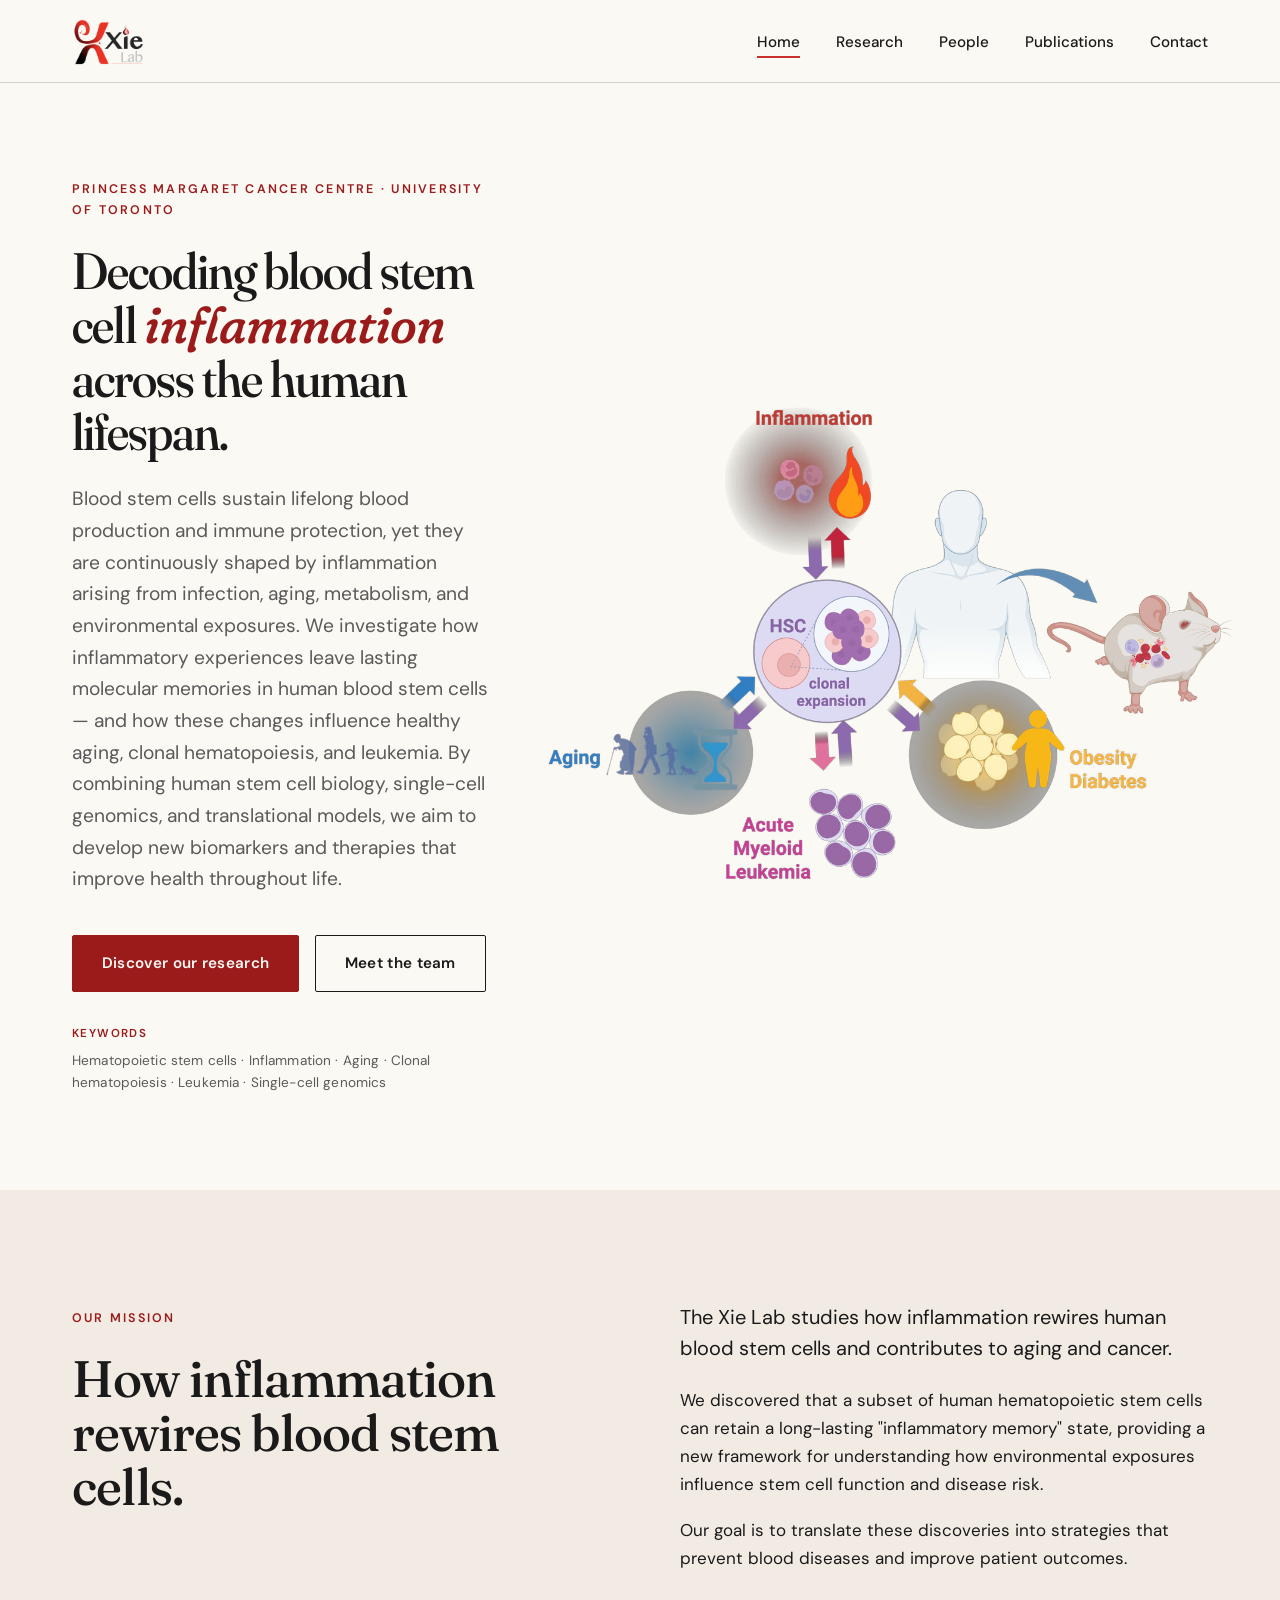
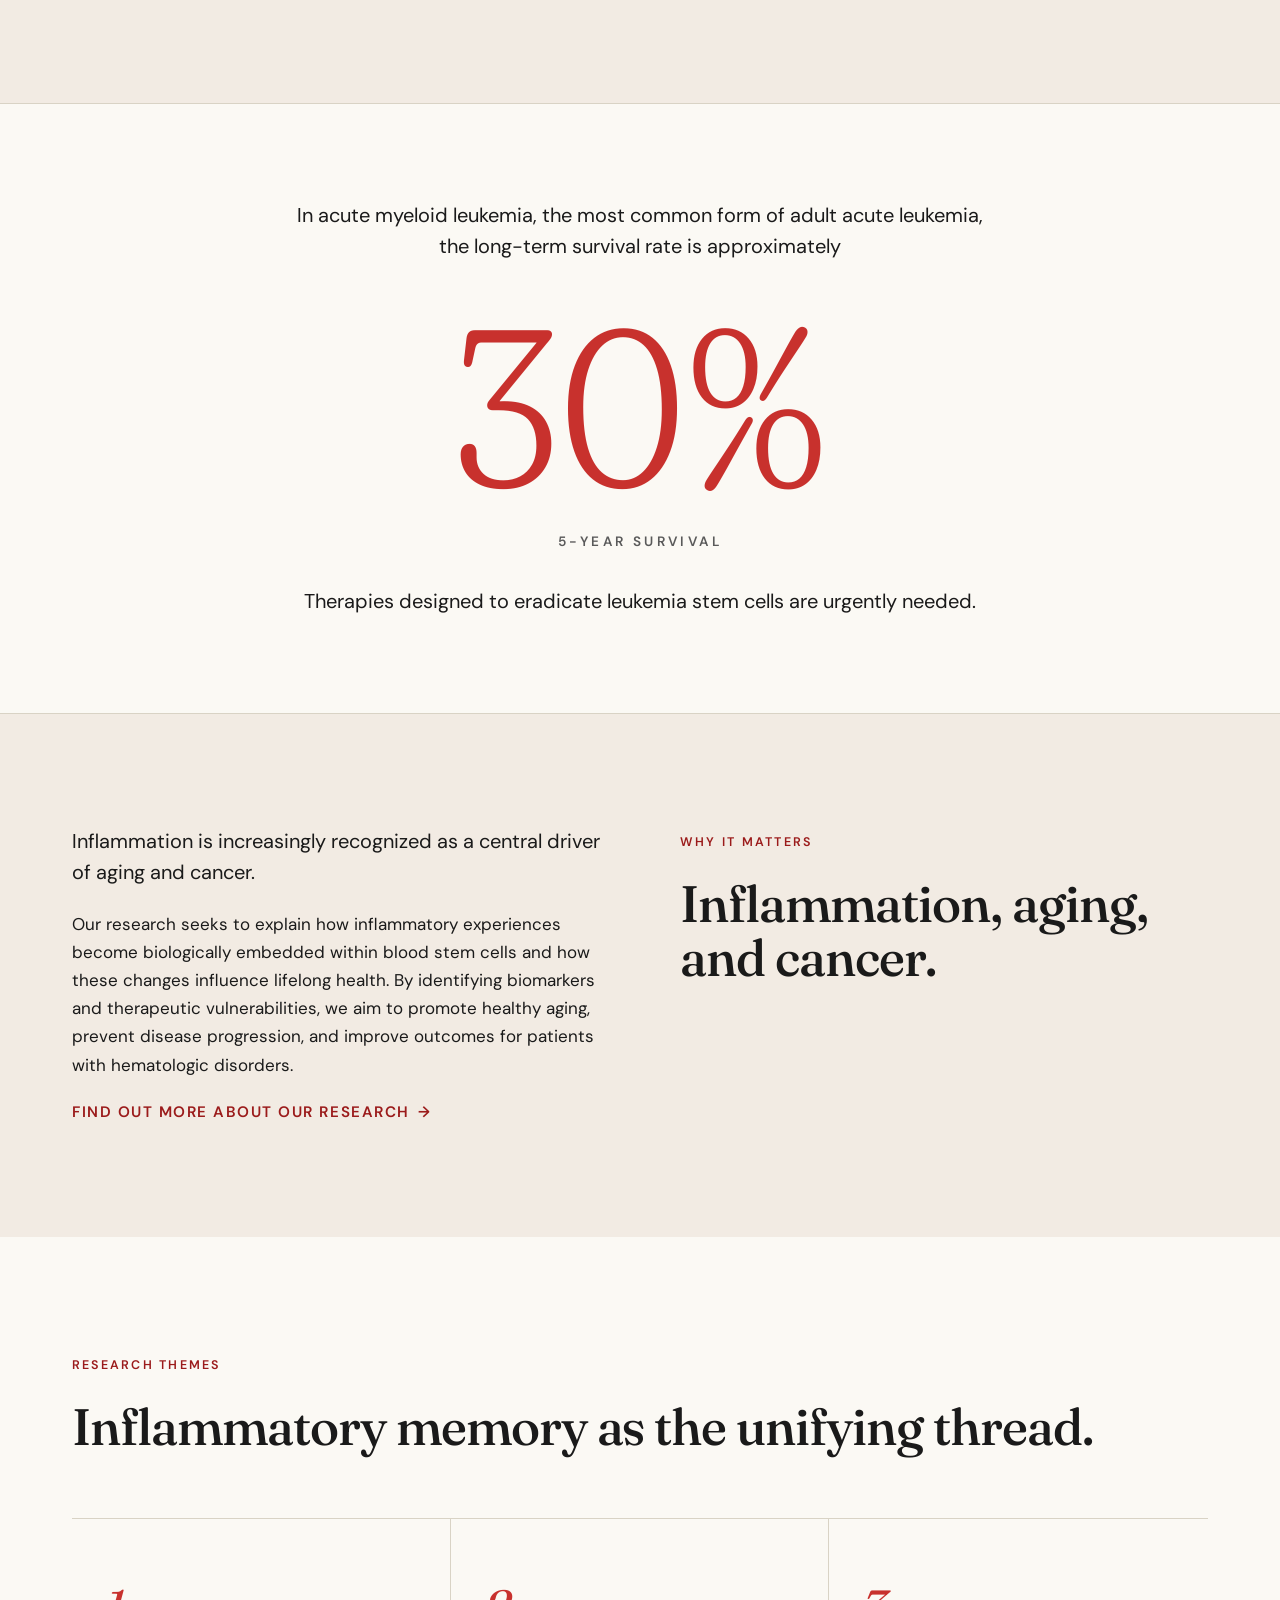
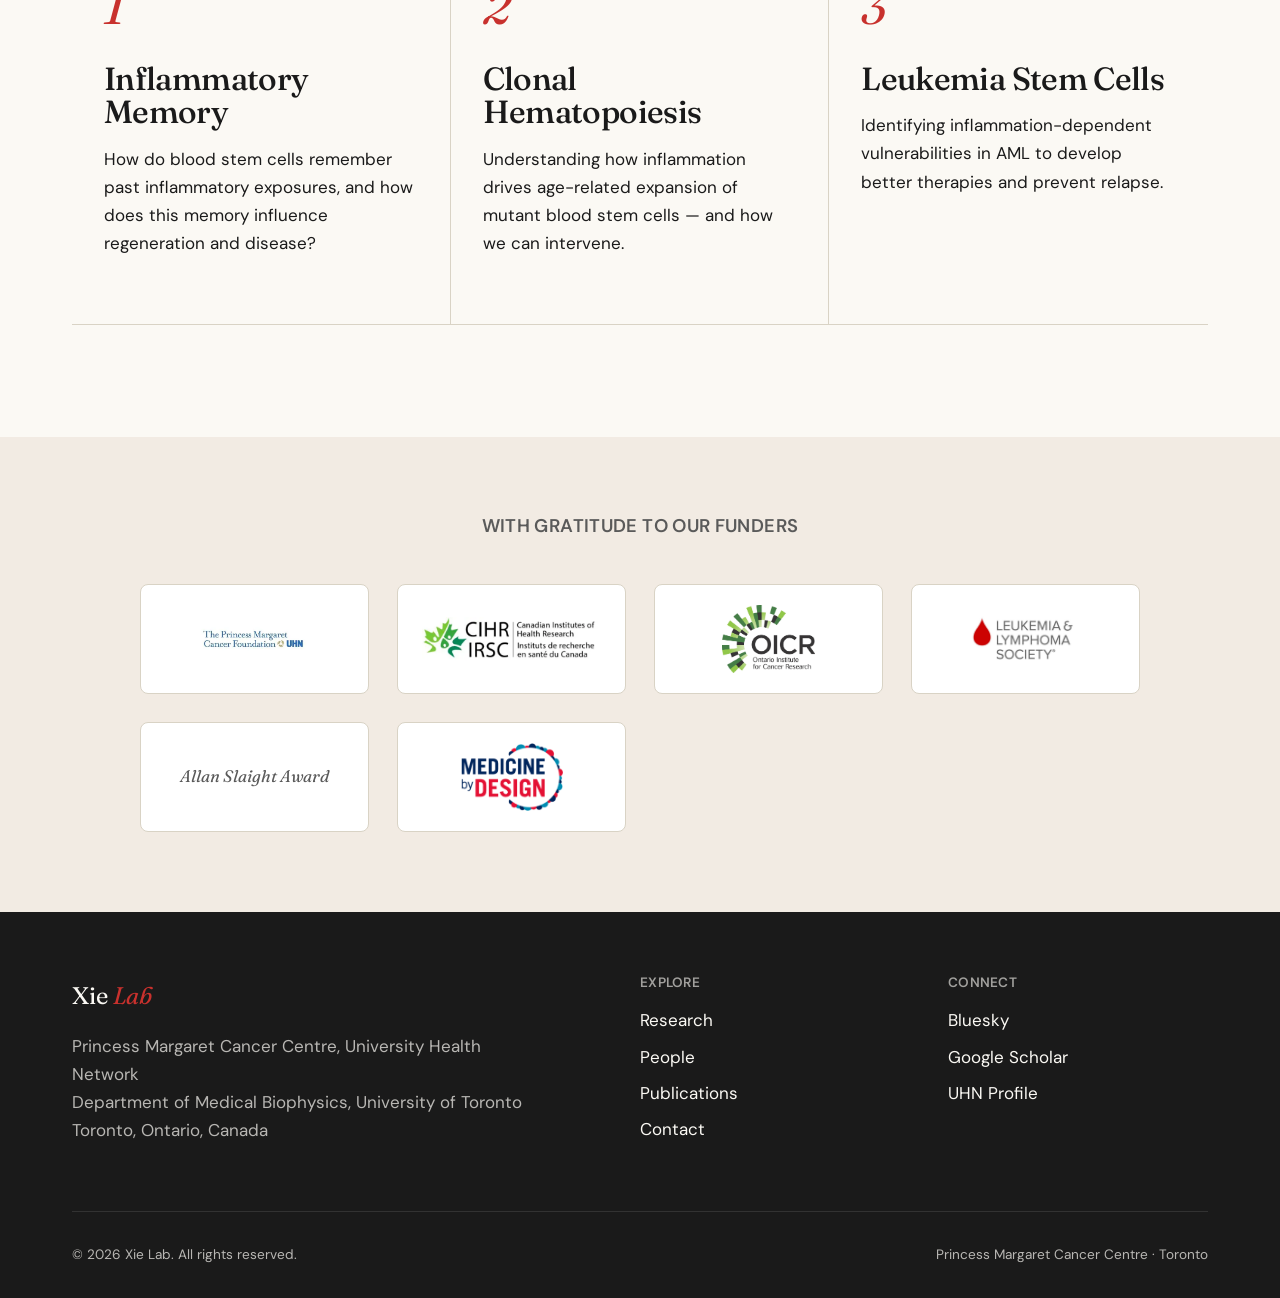
==== commit 156ba2f8: "Replace funder text tiles with logo images Add logos/ (PMCF, CIHR, OICR, LLS, Medicine by Design) on" ====
--- a/index.html
+++ b/index.html
@@ -149,12 +149,12 @@
     <div class="container">
       <h4>With gratitude to our funders</h4>
       <div class="funder-grid">
-        <div class="funder-logo">Princess Margaret Cancer Foundation</div>
-        <div class="funder-logo">Canadian Institutes of Health Research</div>
-        <div class="funder-logo">Ontario Institute for Cancer Research</div>
-        <div class="funder-logo">Leukemia &amp; Lymphoma Society</div>
-        <div class="funder-logo">Allan Slaight Award</div>
-        <div class="funder-logo">Medicine by Design</div>
+        <div class="funder-logo"><img src="logos/pmcf.webp" alt="Princess Margaret Cancer Foundation"></div>
+        <div class="funder-logo"><img src="logos/cihr.webp" alt="Canadian Institutes of Health Research"></div>
+        <div class="funder-logo"><img src="logos/oicr.jpg" alt="Ontario Institute for Cancer Research"></div>
+        <div class="funder-logo"><img src="logos/lls.jpg" alt="Leukemia &amp; Lymphoma Society"></div>
+        <div class="funder-logo funder-text">Allan Slaight Award</div>
+        <div class="funder-logo"><img src="logos/medicine-by-design.png" alt="Medicine by Design"></div>
       </div>
     </div>
   </section>
--- a/css/styles.css
+++ b/css/styles.css
@@ -113,13 +113,22 @@
   position: relative;
   overflow: hidden;
 }
+.hero .container {
+  max-width: none;
+  padding-left: max(2rem, calc((100vw - 1200px) / 2 + 2rem));
+  padding-right: 2rem;
+}
 .hero-grid {
   display: grid;
-  grid-template-columns: 1.1fr 1fr;
-  gap: 4rem;
+  grid-template-columns: minmax(0, 1fr) minmax(0, 1.7fr);
+  gap: 2.5rem;
   align-items: center;
 }
-.hero h1 { margin-bottom: 1.5rem; }
+.hero h1 {
+  margin-bottom: 1.5rem;
+  font-size: clamp(2.1rem, 4vw, 4.2rem);
+  overflow-wrap: break-word;
+}
 .hero h1 em {
   font-style: italic;
   color: var(--brand);
@@ -134,13 +143,11 @@
 .hero-cta { display: flex; gap: 1rem; flex-wrap: wrap; }
 
 .hero-image {
-  aspect-ratio: 1.43 / 1;
   position: relative;
 }
 .hero-image img {
   width: 100%;
-  height: 100%;
-  object-fit: contain;
+  height: auto;
   display: block;
 }
 
@@ -255,25 +262,35 @@
 .funders h4 { color: var(--ink-muted); margin-bottom: 3rem; }
 .funder-grid {
   display: grid;
-  grid-template-columns: repeat(auto-fit, minmax(160px, 1fr));
-  gap: 2.5rem;
-  max-width: 900px;
+  grid-template-columns: repeat(auto-fit, minmax(180px, 1fr));
+  gap: 1.75rem;
+  max-width: 1000px;
   margin: 0 auto;
-  align-items: center;
+  align-items: stretch;
 }
 .funder-logo {
-  height: 60px;
+  height: 110px;
   display: flex;
   align-items: center;
   justify-content: center;
+  background: #fff;
+  border: 1px solid var(--rule);
+  border-radius: 8px;
+  padding: 1.25rem 1.5rem;
+}
+.funder-logo img {
+  max-height: 100%;
+  max-width: 100%;
+  object-fit: contain;
+  display: block;
+}
+.funder-logo.funder-text {
   font-family: 'Fraunces', serif;
   font-style: italic;
   color: var(--ink-muted);
-  border: 1px dashed var(--rule);
-  border-radius: 4px;
-  padding: 1rem;
-  font-size: 0.9rem;
+  font-size: 1.05rem;
   text-align: center;
+  line-height: 1.3;
 }
 
 /* ---------- Footer ---------- */
@@ -319,7 +336,7 @@
 
 /* ---------- People ---------- */
 .people-section { padding: 5rem 0; }
-.people-section + .people-section { padding-top: 0; }
+.people-section + .people-section { padding-top: 4rem; }
 .people-grid {
   display: grid;
   grid-template-columns: repeat(auto-fill, minmax(240px, 1fr));
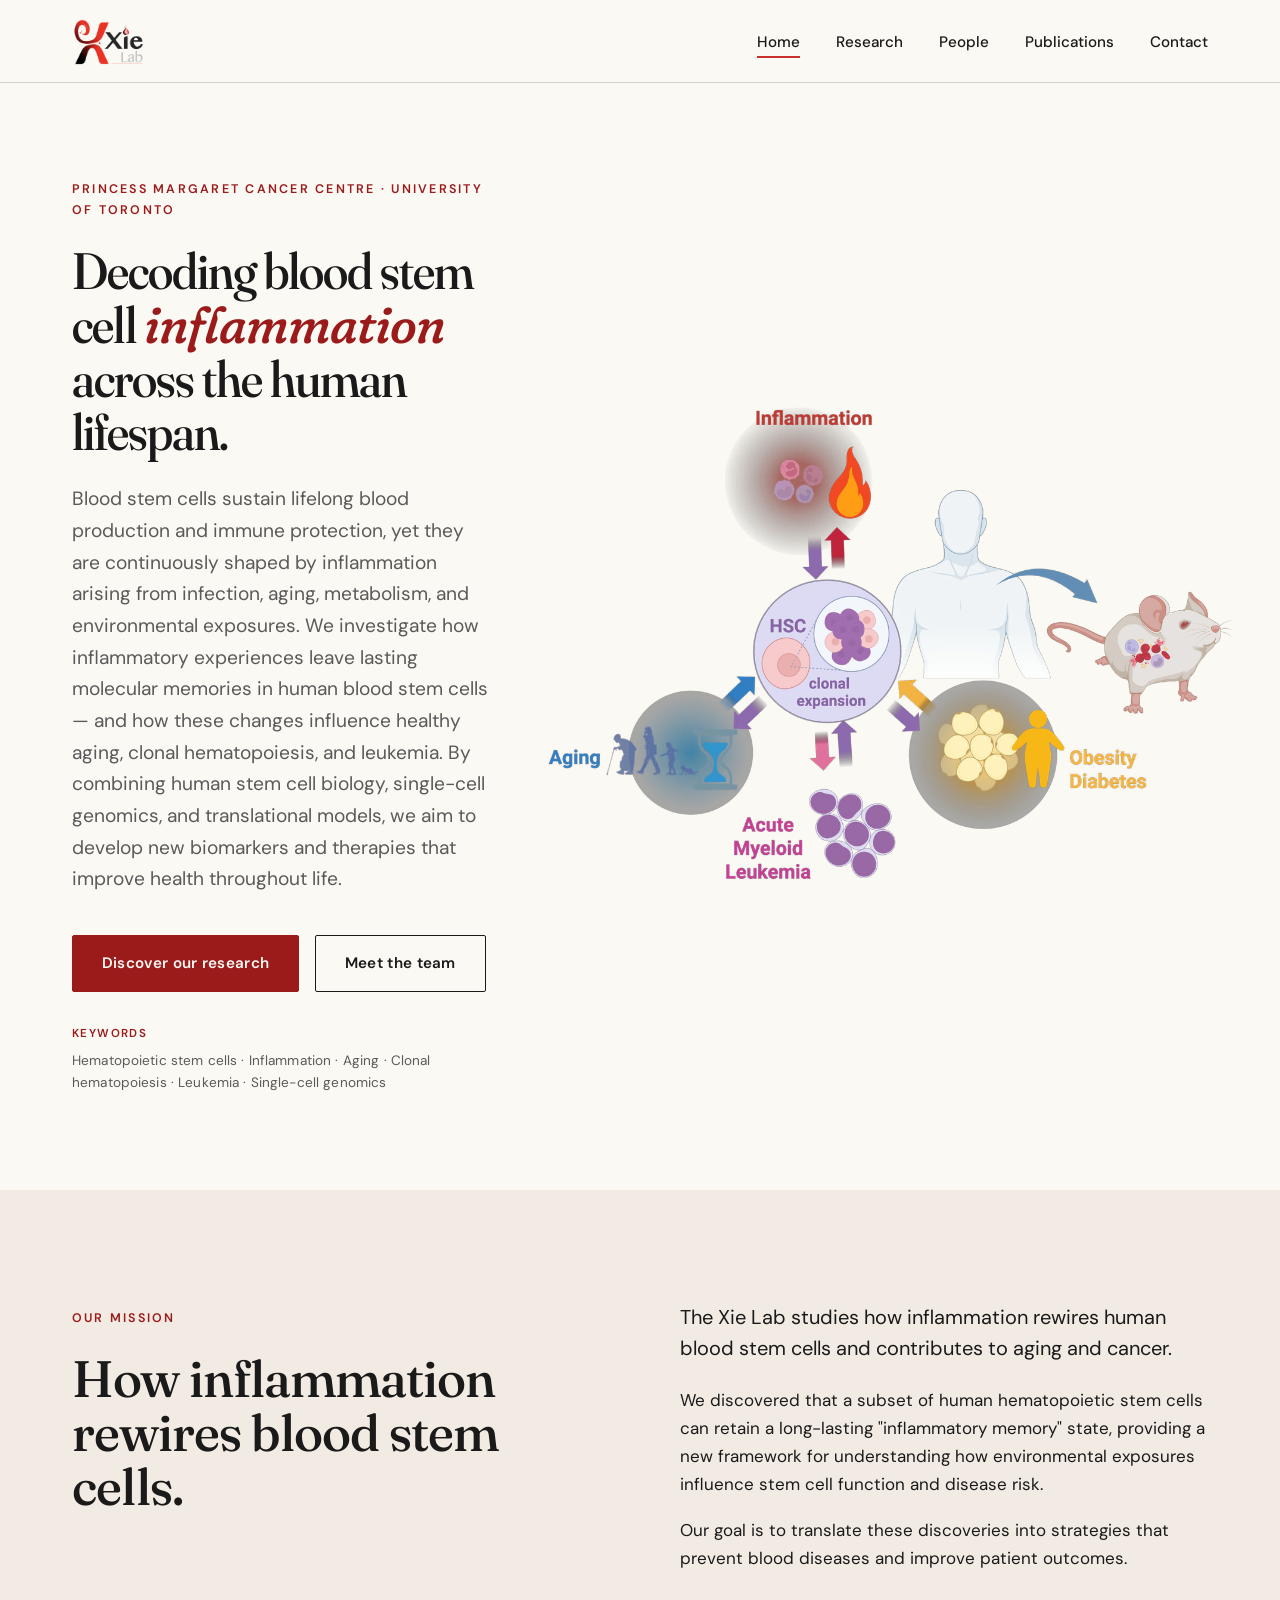
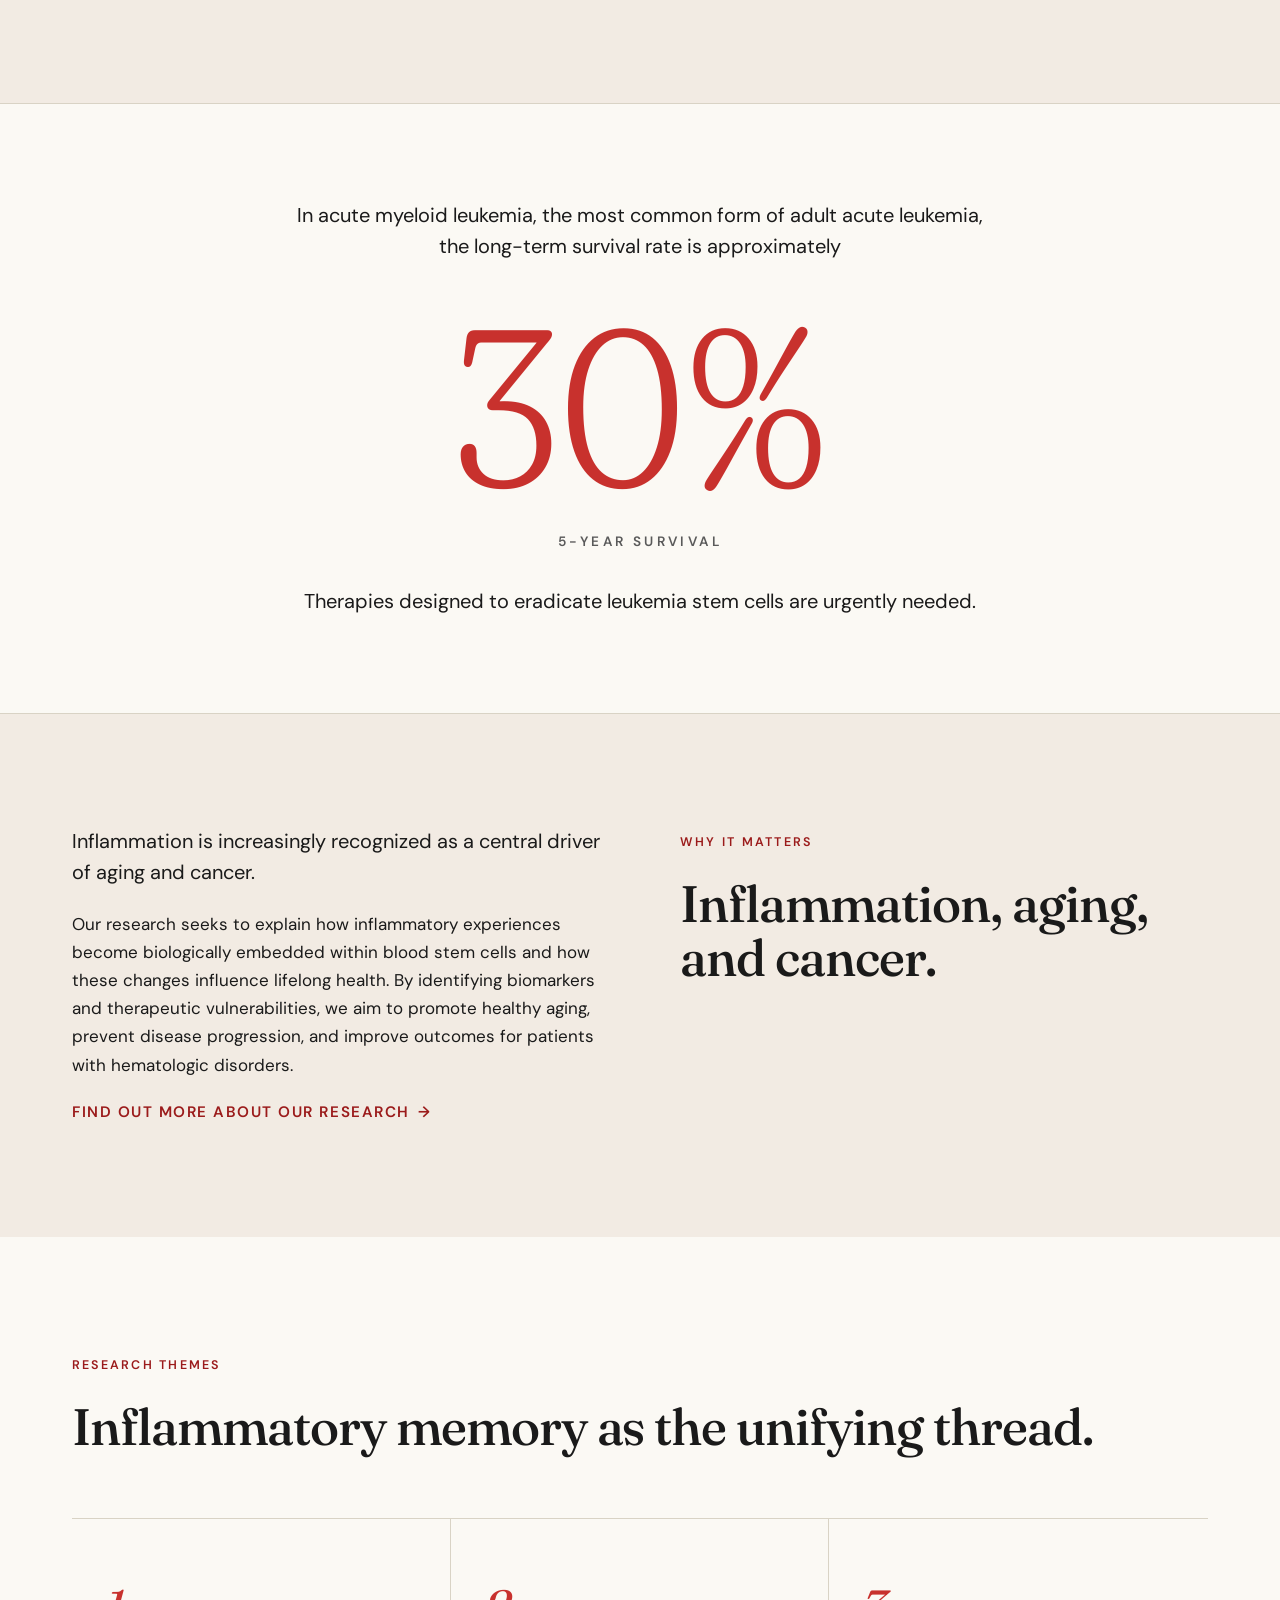
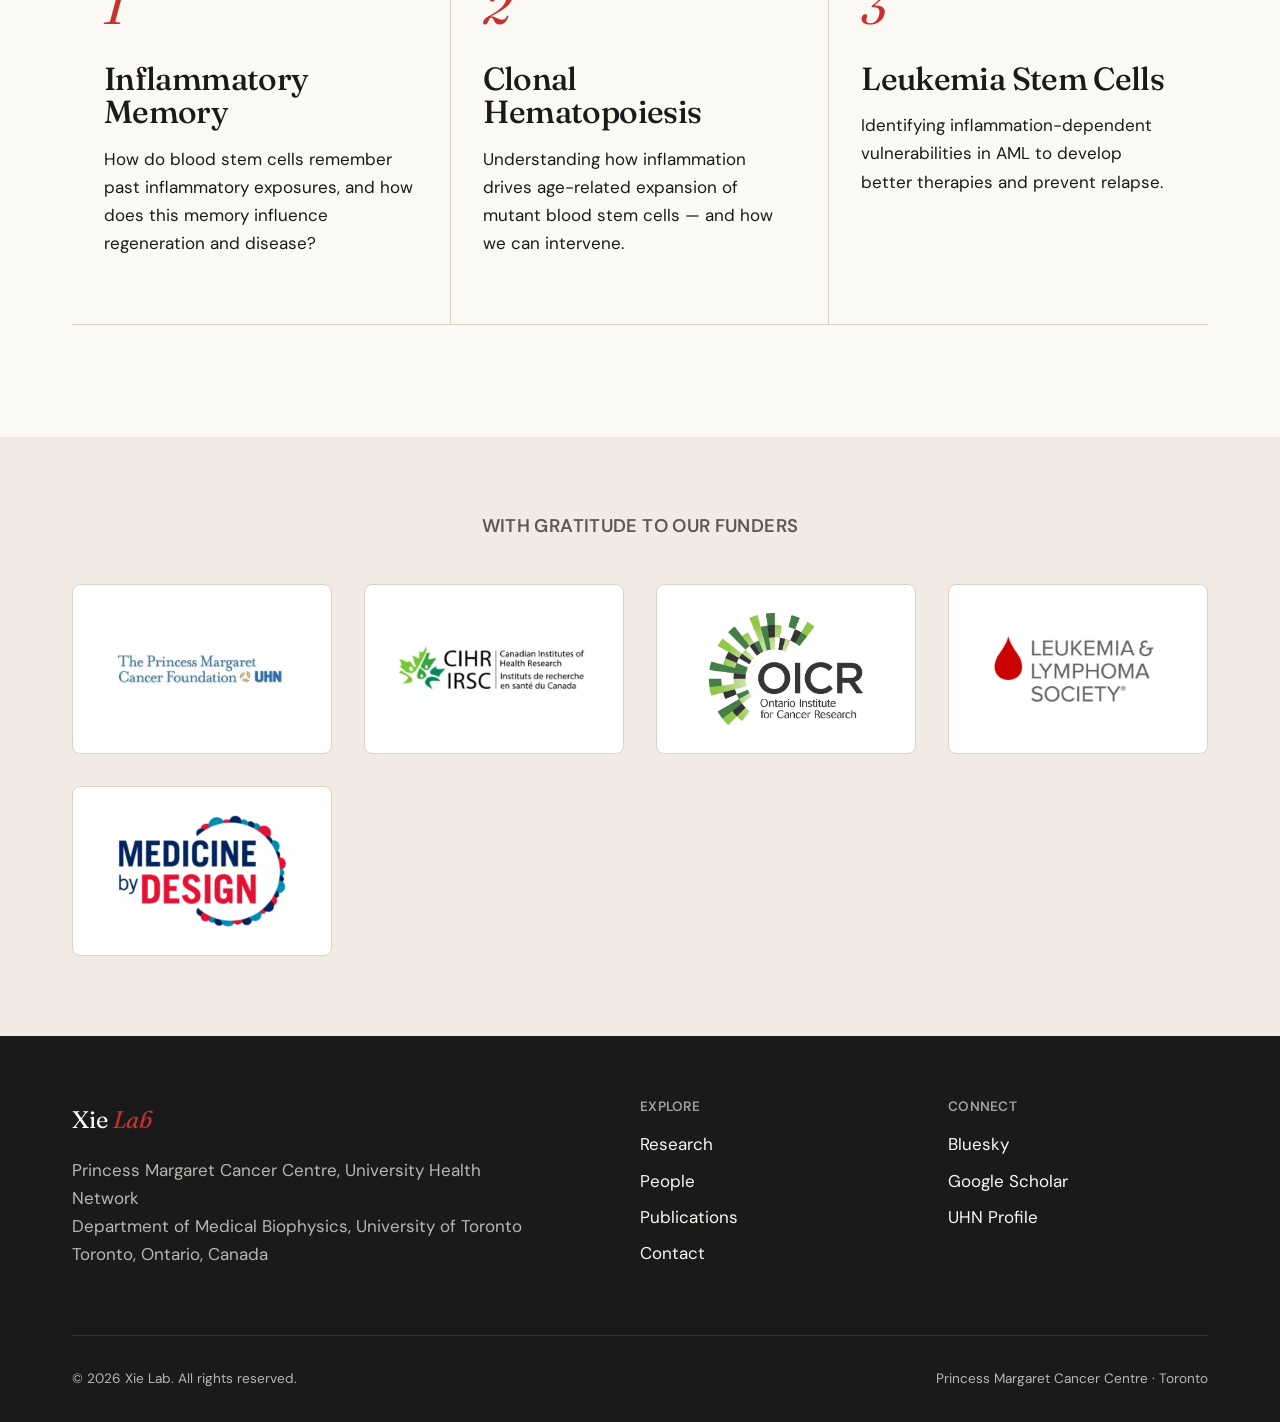
==== commit 0e7d1b29: "Drop Allan Slaight Award tile and enlarge funder logos Co-Authored-By: Claude Opus 4.8 (1M context) " ====
--- a/index.html
+++ b/index.html
@@ -153,7 +153,6 @@
         <div class="funder-logo"><img src="logos/cihr.webp" alt="Canadian Institutes of Health Research"></div>
         <div class="funder-logo"><img src="logos/oicr.jpg" alt="Ontario Institute for Cancer Research"></div>
         <div class="funder-logo"><img src="logos/lls.jpg" alt="Leukemia &amp; Lymphoma Society"></div>
-        <div class="funder-logo funder-text">Allan Slaight Award</div>
         <div class="funder-logo"><img src="logos/medicine-by-design.png" alt="Medicine by Design"></div>
       </div>
     </div>
--- a/css/styles.css
+++ b/css/styles.css
@@ -262,35 +262,27 @@
 .funders h4 { color: var(--ink-muted); margin-bottom: 3rem; }
 .funder-grid {
   display: grid;
-  grid-template-columns: repeat(auto-fit, minmax(180px, 1fr));
-  gap: 1.75rem;
-  max-width: 1000px;
+  grid-template-columns: repeat(auto-fit, minmax(240px, 1fr));
+  gap: 2rem;
+  max-width: 1200px;
   margin: 0 auto;
   align-items: stretch;
 }
 .funder-logo {
-  height: 110px;
+  height: 170px;
   display: flex;
   align-items: center;
   justify-content: center;
   background: #fff;
   border: 1px solid var(--rule);
   border-radius: 8px;
-  padding: 1.25rem 1.5rem;
+  padding: 1.75rem 2rem;
 }
 .funder-logo img {
   max-height: 100%;
   max-width: 100%;
   object-fit: contain;
   display: block;
-}
-.funder-logo.funder-text {
-  font-family: 'Fraunces', serif;
-  font-style: italic;
-  color: var(--ink-muted);
-  font-size: 1.05rem;
-  text-align: center;
-  line-height: 1.3;
 }
 
 /* ---------- Footer ---------- */
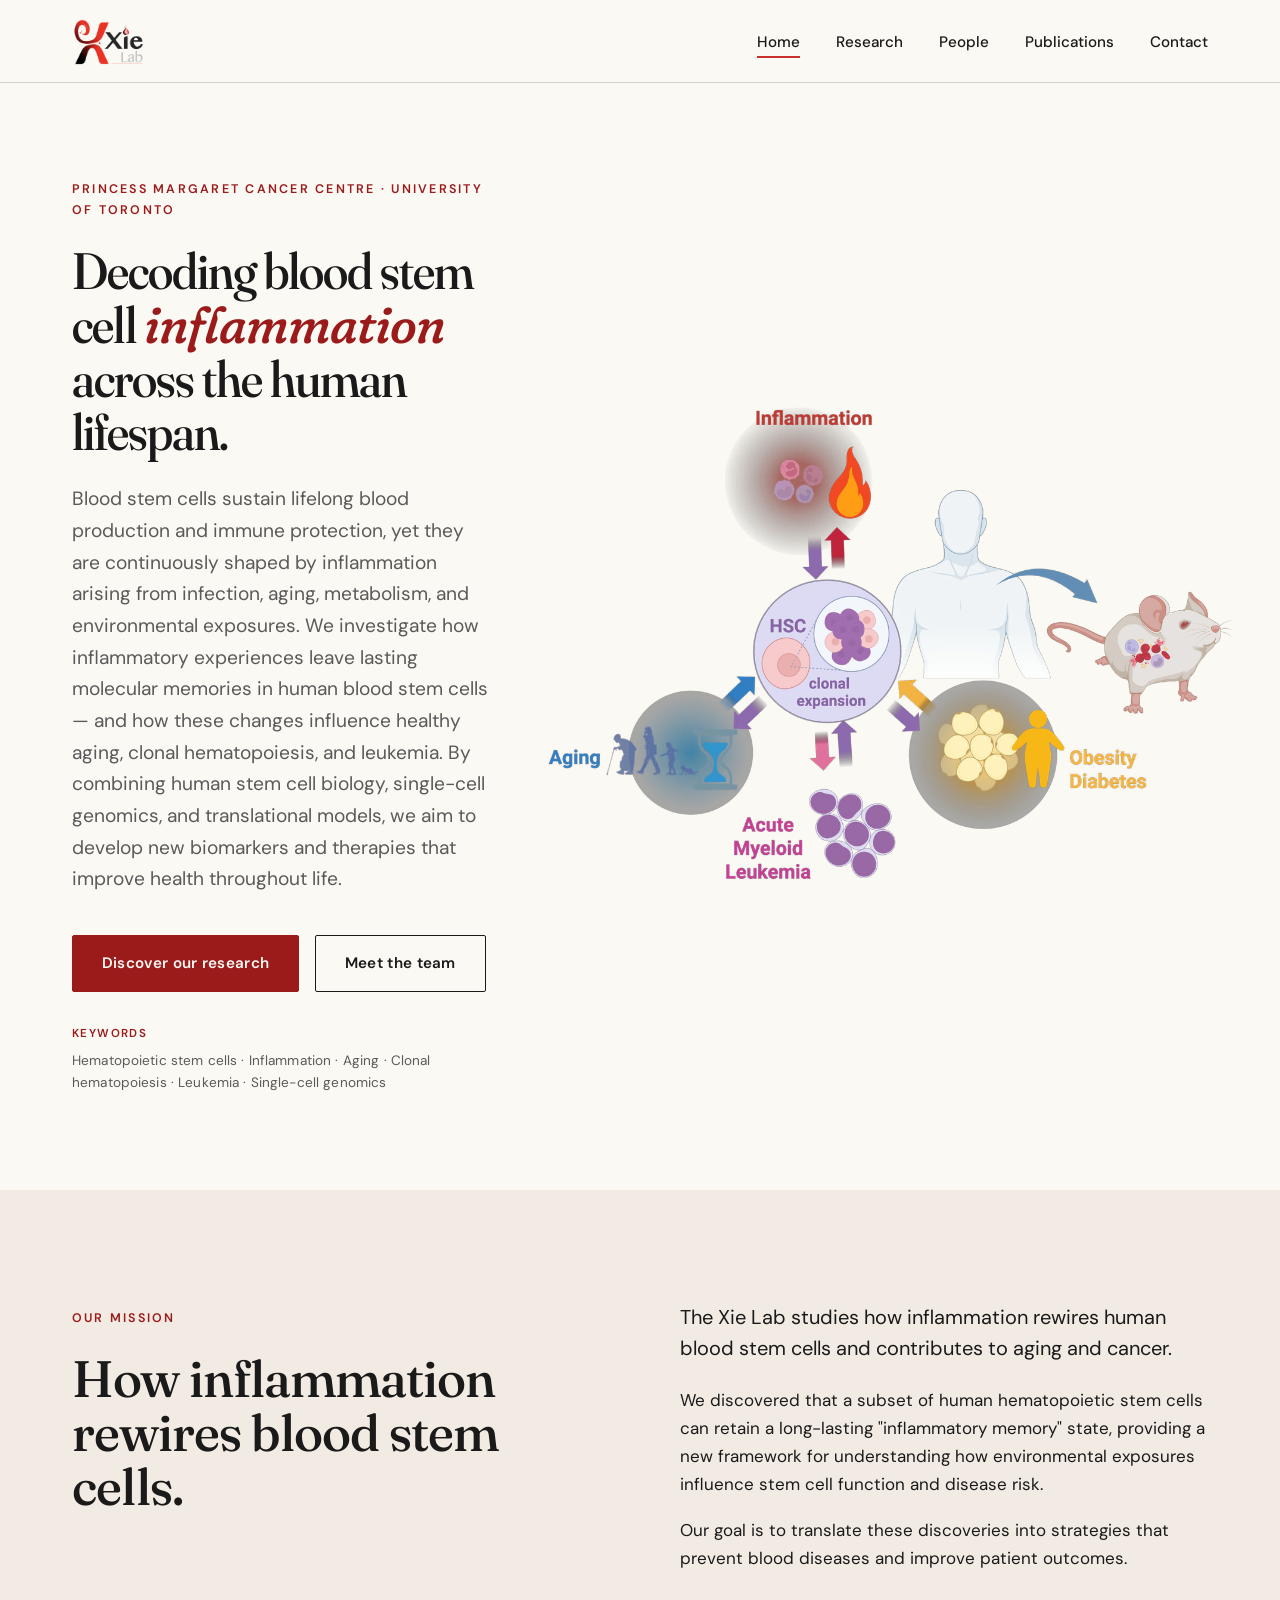
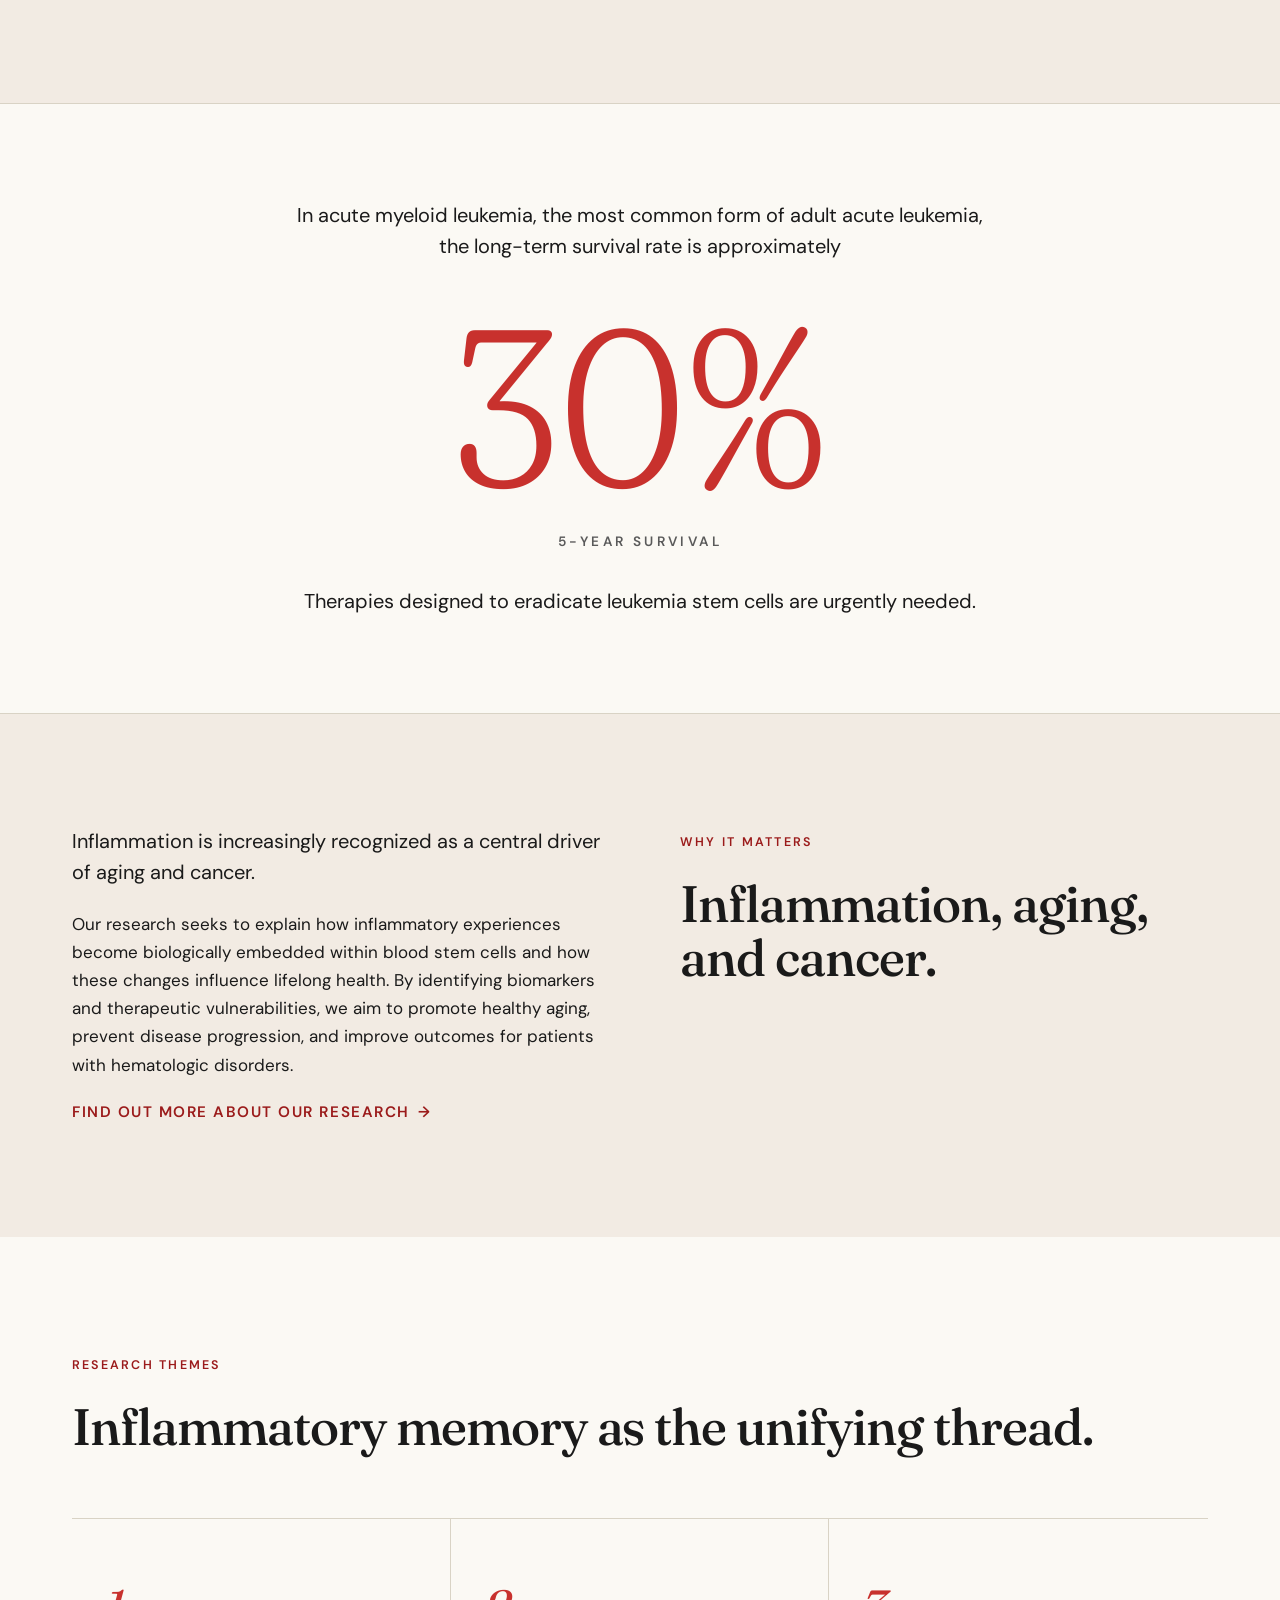
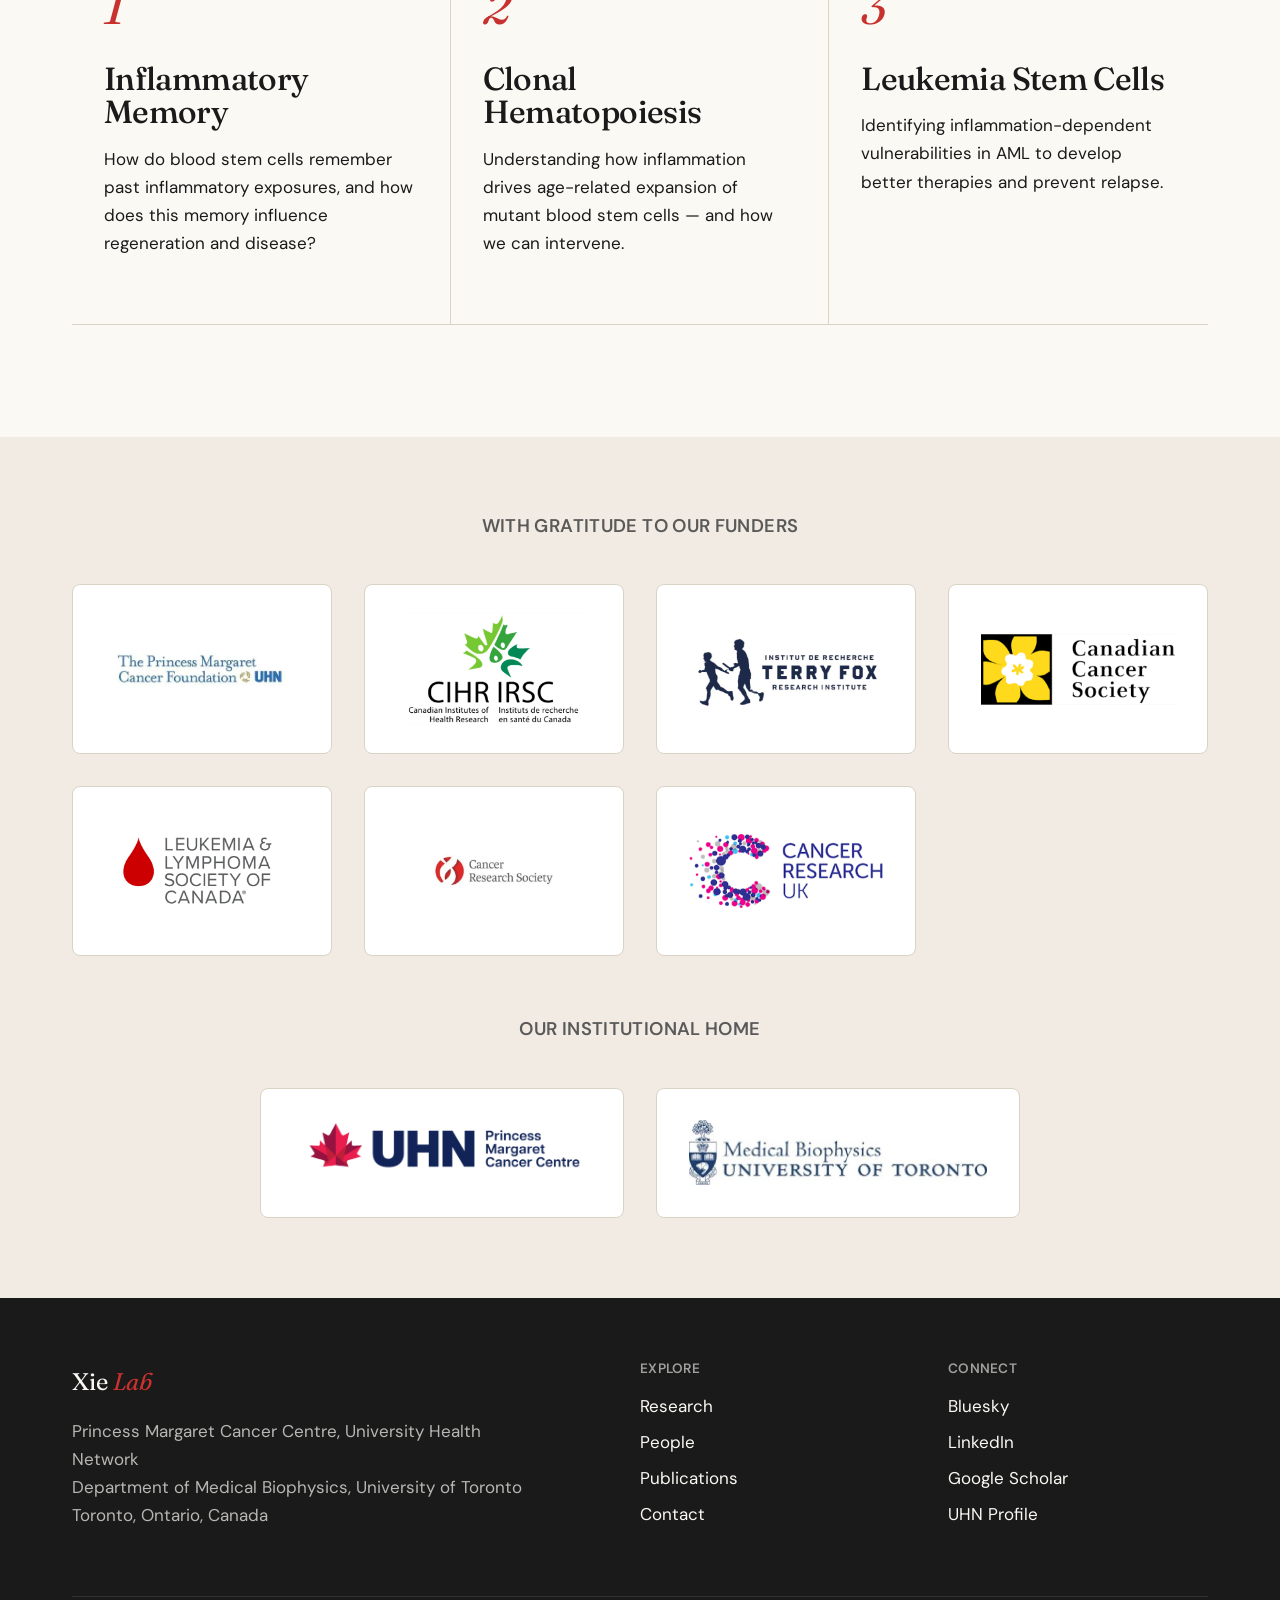
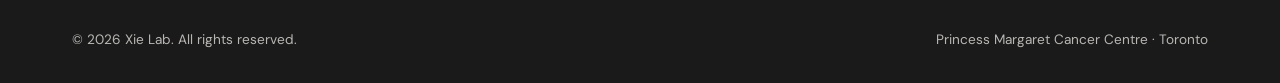
==== commit c9d1a298: "Update funder logos from Stephanie's agency deck Adds Terry Fox Research Institute, Canadian Cancer " ====
--- a/index.html
+++ b/index.html
@@ -149,11 +149,19 @@
     <div class="container">
       <h4>With gratitude to our funders</h4>
       <div class="funder-grid">
-        <div class="funder-logo"><img src="logos/pmcf.webp" alt="Princess Margaret Cancer Foundation"></div>
-        <div class="funder-logo"><img src="logos/cihr.webp" alt="Canadian Institutes of Health Research"></div>
-        <div class="funder-logo"><img src="logos/oicr.jpg" alt="Ontario Institute for Cancer Research"></div>
-        <div class="funder-logo"><img src="logos/lls.jpg" alt="Leukemia &amp; Lymphoma Society"></div>
-        <div class="funder-logo"><img src="logos/medicine-by-design.png" alt="Medicine by Design"></div>
+        <div class="funder-logo"><img src="logos/pmcf.webp" alt="The Princess Margaret Cancer Foundation" loading="lazy"></div>
+        <div class="funder-logo"><img src="logos/cihr.png" alt="Canadian Institutes of Health Research" loading="lazy"></div>
+        <div class="funder-logo"><img src="logos/terry-fox.png" alt="Terry Fox Research Institute" loading="lazy"></div>
+        <div class="funder-logo"><img src="logos/canadian-cancer-society.png" alt="Canadian Cancer Society" loading="lazy"></div>
+        <div class="funder-logo"><img src="logos/lls-canada.png" alt="Leukemia &amp; Lymphoma Society of Canada" loading="lazy"></div>
+        <div class="funder-logo"><img src="logos/cancer-research-society.jpg" alt="Cancer Research Society" loading="lazy"></div>
+        <div class="funder-logo"><img src="logos/cancer-research-uk.png" alt="Cancer Research UK" loading="lazy"></div>
+      </div>
+
+      <h4 class="affiliation-heading">Our institutional home</h4>
+      <div class="funder-grid affiliation-grid">
+        <div class="funder-logo"><img src="logos/uhn-pm.png" alt="UHN Princess Margaret Cancer Centre" loading="lazy"></div>
+        <div class="funder-logo"><img src="logos/uoft-medbio.jpg" alt="Department of Medical Biophysics, University of Toronto" loading="lazy"></div>
       </div>
     </div>
   </section>
@@ -182,6 +190,7 @@
           <h4>Connect</h4>
           <ul>
             <li><a href="https://bsky.app/profile/stephxie.bsky.social">Bluesky</a></li>
+            <li><a href="https://www.linkedin.com/in/stephaniexielab/">LinkedIn</a></li>
             <li><a href="https://scholar.google.com/citations?user=MbxBhZsAAAAJ">Google Scholar</a></li>
             <li><a href="https://www.uhnresearch.ca/researcher/stephanie-xie">UHN Profile</a></li>
           </ul>
--- a/css/styles.css
+++ b/css/styles.css
@@ -284,6 +284,33 @@
   object-fit: contain;
   display: block;
 }
+.affiliation-heading {
+  color: var(--ink-muted);
+  margin: 4rem 0 2rem;
+}
+.affiliation-grid {
+  max-width: 760px;
+}
+.affiliation-grid .funder-logo {
+  height: 130px;
+}
+
+/* ---------- Alumni ---------- */
+.alumni-list {
+  list-style: none;
+  margin-top: 2rem;
+  padding: 0;
+}
+.alumni-list li {
+  padding: 0.85rem 0;
+  border-bottom: 1px solid var(--rule);
+  display: flex;
+  gap: 1rem;
+  flex-wrap: wrap;
+  align-items: baseline;
+}
+.alumni-list li:last-child { border-bottom: none; }
+.alumni-list span { color: var(--ink-muted); }
 
 /* ---------- Footer ---------- */
 .site-footer {
